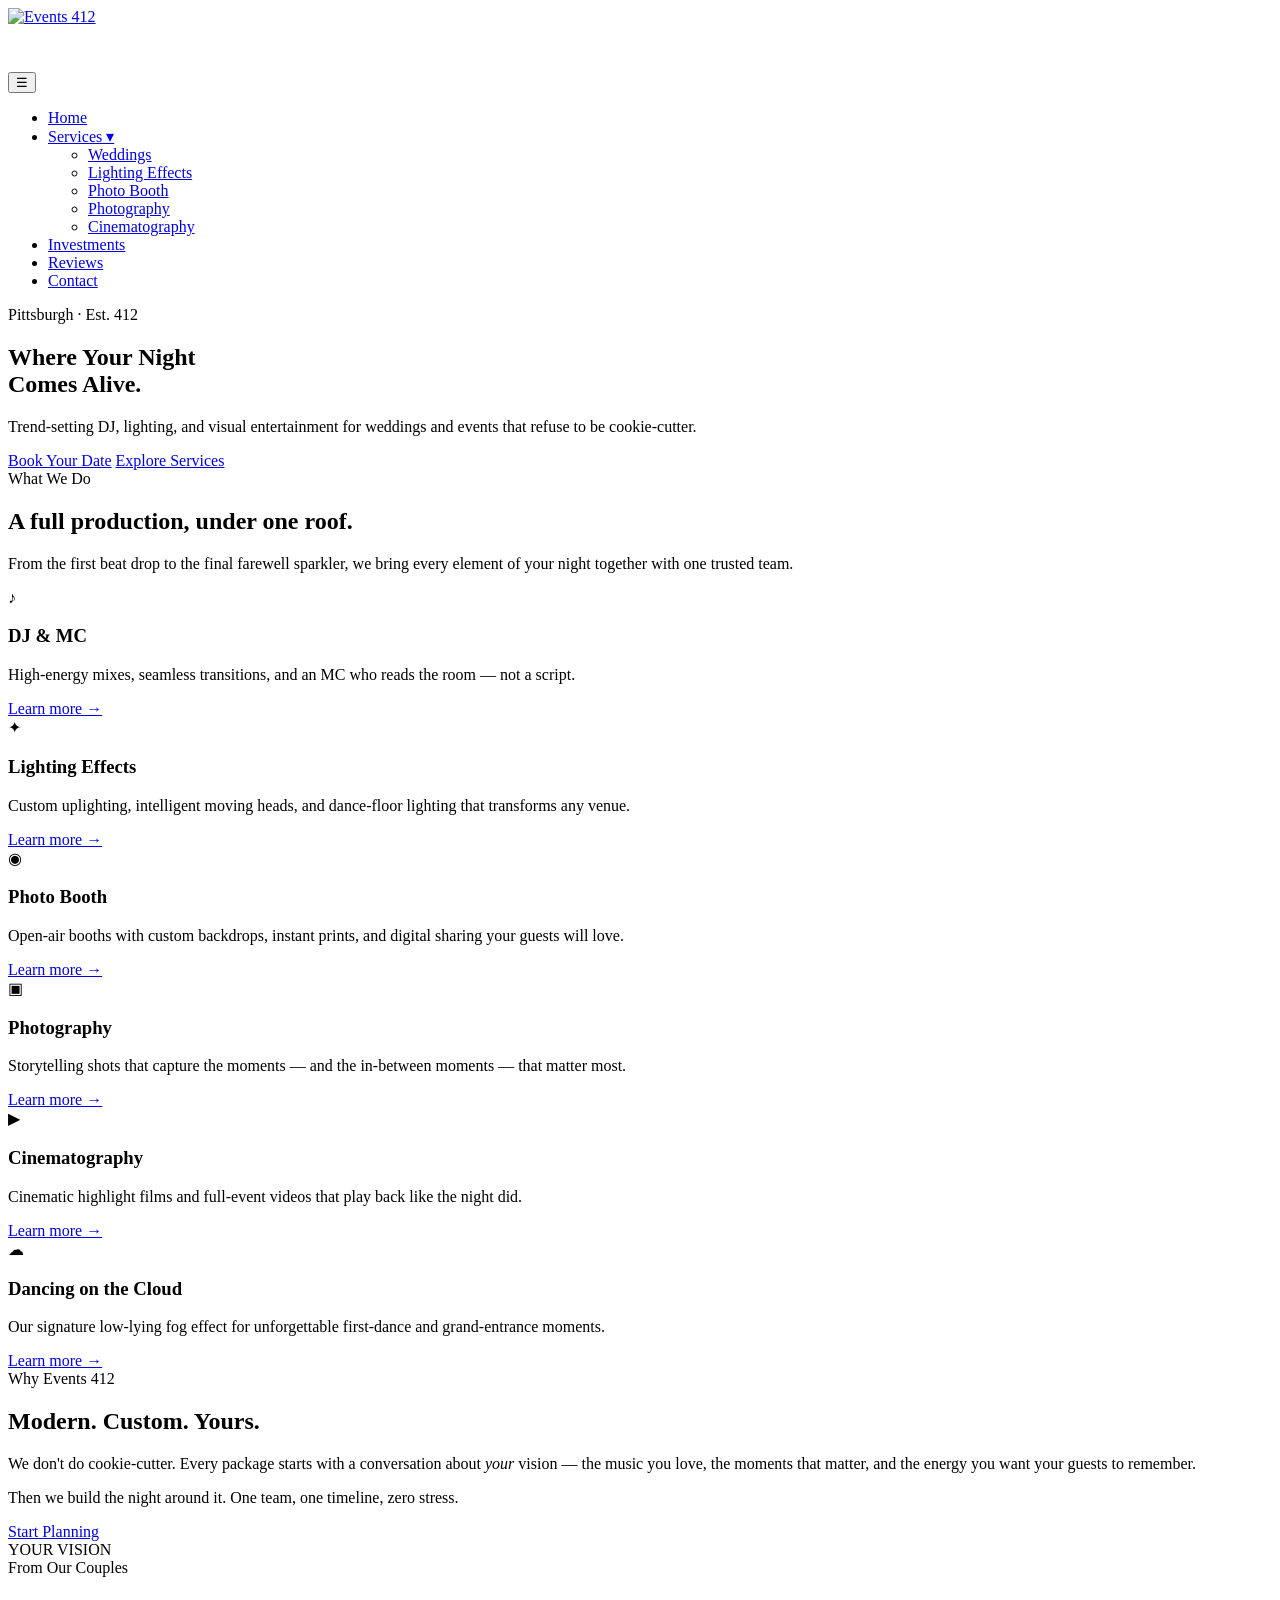
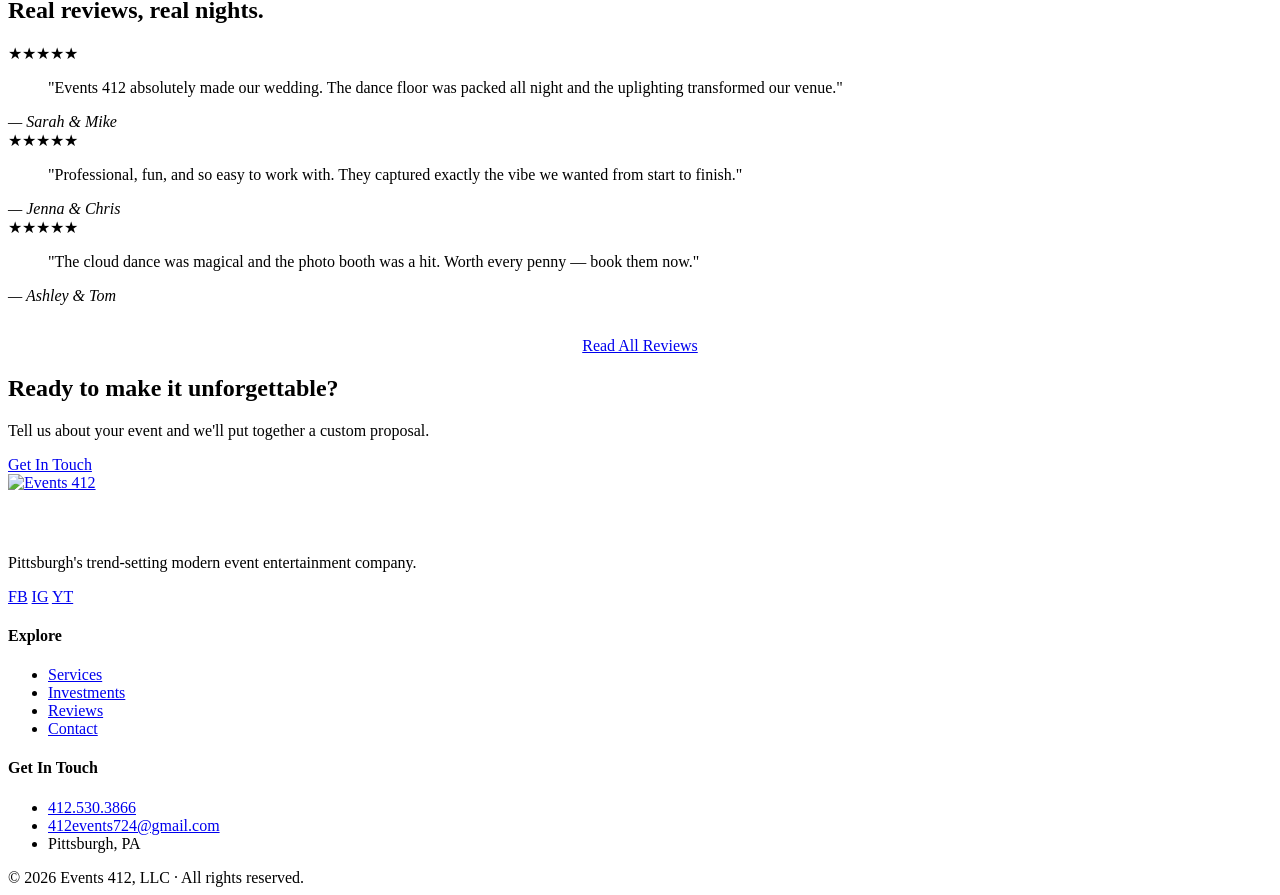
==== services/index.html @ aef3dffc "Performance: defer scripts, async image decoding, R2 preconnect, preload hero" ====
<!DOCTYPE html>
<html lang="en">
<head>
  <meta charset="UTF-8">
  <meta name="viewport" content="width=device-width, initial-scale=1.0">
  <title>Events 412 — Pittsburgh DJ, Lighting & Event Entertainment</title>
  <meta name="description" content="Events 412 is Pittsburgh's trend-setting modern event entertainment company. DJ, custom lighting, photo booth, photography, and cinematography for weddings and events.">
  <link rel="icon" type="image/png" href="../images/favicon.png">
  <link rel="preconnect" href="https://fonts.googleapis.com">
  <link rel="preconnect" href="https://fonts.gstatic.com" crossorigin>
  <link href="https://fonts.googleapis.com/css2?family=Bebas+Neue&family=Inter:wght@400;500;600;700&display=swap" rel="stylesheet">
  <link rel="stylesheet" href="css/styles.css">
</head>
<body>

<header class="site-header">
  <div class="container nav">
    <a href="index.html" class="brand"><img src="images/logo.png" alt="Events 412" style="height:64px;width:auto;display:block;" decoding="async"></a>
    <button class="nav-toggle" aria-label="Toggle menu" aria-expanded="false">☰</button>
    <ul class="nav-links">
      <li><a href="index.html">Home</a></li>
      <li class="has-dropdown">
        <a href="services/">Services ▾</a>
        <ul class="dropdown">
          <li><a href="services/weddings.html">Weddings</a></li>
          <li><a href="services/lighting.html">Lighting Effects</a></li>
          <li><a href="services/photo-booth.html">Photo Booth</a></li>
          <li><a href="services/photography.html">Photography</a></li>
          <li><a href="services/cinematography.html">Cinematography</a></li>
        </ul>
      </li>
      <li><a href="investments.html">Investments</a></li>
      <li><a href="reviews.html">Reviews</a></li>
      <li><a href="contact.html">Contact</a></li>
    </ul>
  </div>
</header>

<main>

  <section class="hero">
    <div class="container">
      <span class="eyebrow">Pittsburgh · Est. 412</span>
      <h1>Where Your Night<br><span class="gradient-text">Comes Alive.</span></h1>
      <p class="lede">Trend-setting DJ, lighting, and visual entertainment for weddings and events that refuse to be cookie-cutter.</p>
      <div class="hero-actions">
        <a href="contact.html" class="btn btn-primary">Book Your Date</a>
        <a href="services/" class="btn btn-ghost">Explore Services</a>
      </div>
    </div>
  </section>

  <section>
    <div class="container">
      <div class="section-head">
        <span class="eyebrow">What We Do</span>
        <h2>A full production, under one roof.</h2>
        <p>From the first beat drop to the final farewell sparkler, we bring every element of your night together with one trusted team.</p>
      </div>

      <div class="grid grid-3">
        <div class="card">
          <div class="icon">♪</div>
          <h3>DJ &amp; MC</h3>
          <p>High-energy mixes, seamless transitions, and an MC who reads the room — not a script.</p>
          <a class="more" href="services/weddings.html">Learn more →</a>
        </div>
        <div class="card">
          <div class="icon">✦</div>
          <h3>Lighting Effects</h3>
          <p>Custom uplighting, intelligent moving heads, and dance-floor lighting that transforms any venue.</p>
          <a class="more" href="services/lighting.html">Learn more →</a>
        </div>
        <div class="card">
          <div class="icon">◉</div>
          <h3>Photo Booth</h3>
          <p>Open-air booths with custom backdrops, instant prints, and digital sharing your guests will love.</p>
          <a class="more" href="services/photo-booth.html">Learn more →</a>
        </div>
        <div class="card">
          <div class="icon">▣</div>
          <h3>Photography</h3>
          <p>Storytelling shots that capture the moments — and the in-between moments — that matter most.</p>
          <a class="more" href="services/photography.html">Learn more →</a>
        </div>
        <div class="card">
          <div class="icon">▶</div>
          <h3>Cinematography</h3>
          <p>Cinematic highlight films and full-event videos that play back like the night did.</p>
          <a class="more" href="services/cinematography.html">Learn more →</a>
        </div>
        <div class="card">
          <div class="icon">☁</div>
          <h3>Dancing on the Cloud</h3>
          <p>Our signature low-lying fog effect for unforgettable first-dance and grand-entrance moments.</p>
          <a class="more" href="services/lighting.html">Learn more →</a>
        </div>
      </div>
    </div>
  </section>

  <section class="section-narrow">
    <div class="container">
      <div class="feature-row">
        <div>
          <span class="eyebrow">Why Events 412</span>
          <h2>Modern. Custom. <span class="gradient-text">Yours.</span></h2>
          <p>We don't do cookie-cutter. Every package starts with a conversation about <em>your</em> vision — the music you love, the moments that matter, and the energy you want your guests to remember.</p>
          <p>Then we build the night around it. One team, one timeline, zero stress.</p>
          <a href="contact.html" class="btn btn-primary">Start Planning</a>
        </div>
        <div class="feature-img">YOUR&nbsp;VISION</div>
      </div>
    </div>
  </section>

  <section>
    <div class="container">
      <div class="section-head">
        <span class="eyebrow">From Our Couples</span>
        <h2>Real reviews, real nights.</h2>
      </div>
      <div class="grid grid-3">
        <div class="review">
          <div class="stars">★★★★★</div>
          <blockquote>"Events 412 absolutely made our wedding. The dance floor was packed all night and the uplighting transformed our venue."</blockquote>
          <cite>— Sarah &amp; Mike</cite>
        </div>
        <div class="review">
          <div class="stars">★★★★★</div>
          <blockquote>"Professional, fun, and so easy to work with. They captured exactly the vibe we wanted from start to finish."</blockquote>
          <cite>— Jenna &amp; Chris</cite>
        </div>
        <div class="review">
          <div class="stars">★★★★★</div>
          <blockquote>"The cloud dance was magical and the photo booth was a hit. Worth every penny — book them now."</blockquote>
          <cite>— Ashley &amp; Tom</cite>
        </div>
      </div>
      <p style="text-align:center; margin-top:2rem;"><a href="reviews.html" class="btn btn-ghost">Read All Reviews</a></p>
    </div>
  </section>

  <section class="cta-strip">
    <div class="container">
      <h2>Ready to make it unforgettable?</h2>
      <p>Tell us about your event and we'll put together a custom proposal.</p>
      <a href="contact.html" class="btn btn-primary">Get In Touch</a>
    </div>
  </section>

</main>

<footer class="site-footer">
  <div class="container">
    <div class="footer-grid">
      <div>
        <a href="index.html" class="brand"><img src="images/logo.png" alt="Events 412" style="height:64px;width:auto;display:block;" decoding="async"></a>
        <p>Pittsburgh's trend-setting modern event entertainment company.</p>
        <div class="socials">
          <a href="https://www.facebook.com/PVUEventGroup" target="_blank" rel="noopener" aria-label="Facebook">FB</a>
          <a href="https://www.instagram.com/events412pgh" target="_blank" rel="noopener" aria-label="Instagram">IG</a>
          <a href="https://www.youtube.com/channel/UC8sdWgK4lPaB-DUI5h2FUVg" target="_blank" rel="noopener" aria-label="YouTube">YT</a>
        </div>
      </div>
      <div>
        <h4>Explore</h4>
        <ul>
          <li><a href="services/">Services</a></li>
          <li><a href="investments.html">Investments</a></li>
          <li><a href="reviews.html">Reviews</a></li>
          <li><a href="contact.html">Contact</a></li>
        </ul>
      </div>
      <div>
        <h4>Get In Touch</h4>
        <ul>
          <li><a href="tel:4125303866">412.530.3866</a></li>
          <li><a href="mailto:412events724@gmail.com">412events724@gmail.com</a></li>
          <li>Pittsburgh, PA</li>
        </ul>
      </div>
    </div>
    <div class="copyright">© <span id="year">2026</span> Events 412, LLC · All rights reserved.</div>
  </div>
</footer>

<script src="../js/main.js" defer></script>
</body>
</html>
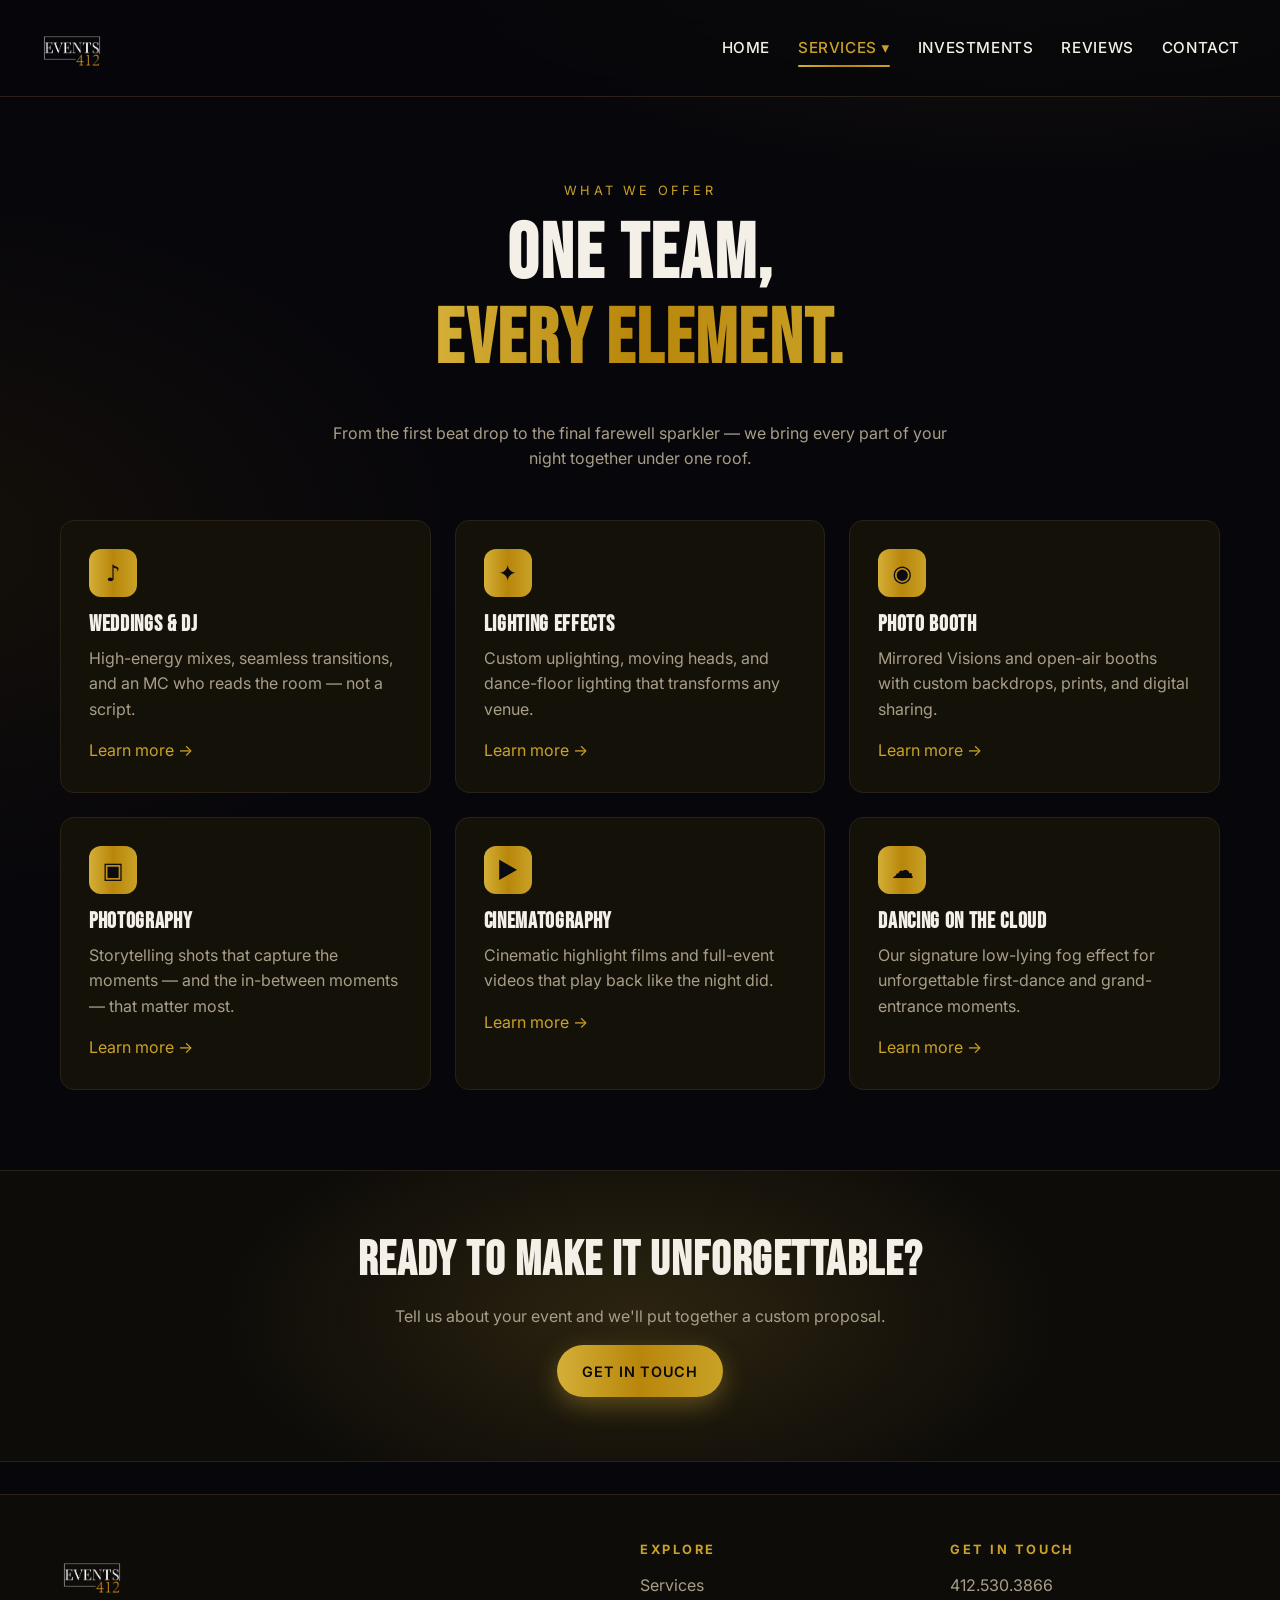
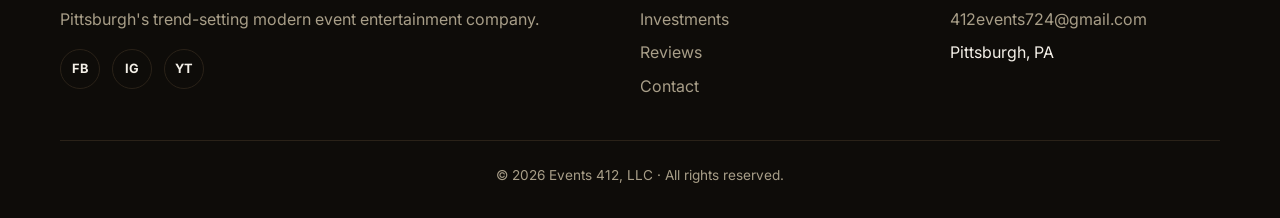
==== commit a58f7636: "Rebuild Weddings, Lighting, Photo Booth, and Services index with real content and correct paths" ====
--- a/services/index.html
+++ b/services/index.html
@@ -3,141 +3,89 @@
 <head>
   <meta charset="UTF-8">
   <meta name="viewport" content="width=device-width, initial-scale=1.0">
-  <title>Events 412 — Pittsburgh DJ, Lighting & Event Entertainment</title>
-  <meta name="description" content="Events 412 is Pittsburgh's trend-setting modern event entertainment company. DJ, custom lighting, photo booth, photography, and cinematography for weddings and events.">
+  <title>Services — Events 412 Pittsburgh</title>
+  <meta name="description" content="DJ, lighting, photo booth, photography, and cinematography services from Events 412 — Pittsburgh's premier wedding and event entertainment company.">
   <link rel="icon" type="image/png" href="../images/favicon.png">
   <link rel="preconnect" href="https://fonts.googleapis.com">
   <link rel="preconnect" href="https://fonts.gstatic.com" crossorigin>
   <link href="https://fonts.googleapis.com/css2?family=Bebas+Neue&family=Inter:wght@400;500;600;700&display=swap" rel="stylesheet">
-  <link rel="stylesheet" href="css/styles.css">
+  <link rel="stylesheet" href="../css/styles.css">
 </head>
 <body>
 
 <header class="site-header">
   <div class="container nav">
-    <a href="index.html" class="brand"><img src="images/logo.png" alt="Events 412" style="height:64px;width:auto;display:block;" decoding="async"></a>
+    <a href="../index.html" class="brand"><img src="../images/logo.png" alt="Events 412" style="height:64px;width:auto;display:block;" decoding="async"></a>
     <button class="nav-toggle" aria-label="Toggle menu" aria-expanded="false">☰</button>
     <ul class="nav-links">
-      <li><a href="index.html">Home</a></li>
+      <li><a href="../index.html">Home</a></li>
       <li class="has-dropdown">
-        <a href="services/">Services ▾</a>
+        <a href="./" class="active">Services ▾</a>
         <ul class="dropdown">
-          <li><a href="services/weddings.html">Weddings</a></li>
-          <li><a href="services/lighting.html">Lighting Effects</a></li>
-          <li><a href="services/photo-booth.html">Photo Booth</a></li>
-          <li><a href="services/photography.html">Photography</a></li>
-          <li><a href="services/cinematography.html">Cinematography</a></li>
+          <li><a href="weddings.html">Weddings</a></li>
+          <li><a href="lighting.html">Lighting Effects</a></li>
+          <li><a href="photo-booth.html">Photo Booth</a></li>
+          <li><a href="photography.html">Photography</a></li>
+          <li><a href="cinematography.html">Cinematography</a></li>
         </ul>
       </li>
-      <li><a href="investments.html">Investments</a></li>
-      <li><a href="reviews.html">Reviews</a></li>
-      <li><a href="contact.html">Contact</a></li>
+      <li><a href="../investments.html">Investments</a></li>
+      <li><a href="../reviews.html">Reviews</a></li>
+      <li><a href="../contact.html">Contact</a></li>
     </ul>
   </div>
 </header>
 
 <main>
 
-  <section class="hero">
+  <section class="page-hero">
     <div class="container">
-      <span class="eyebrow">Pittsburgh · Est. 412</span>
-      <h1>Where Your Night<br><span class="gradient-text">Comes Alive.</span></h1>
-      <p class="lede">Trend-setting DJ, lighting, and visual entertainment for weddings and events that refuse to be cookie-cutter.</p>
-      <div class="hero-actions">
-        <a href="contact.html" class="btn btn-primary">Book Your Date</a>
-        <a href="services/" class="btn btn-ghost">Explore Services</a>
-      </div>
+      <span class="eyebrow">What We Offer</span>
+      <h1>One Team,<br><span class="gradient-text">Every Element.</span></h1>
+      <p>From the first beat drop to the final farewell sparkler — we bring every part of your night together under one roof.</p>
     </div>
   </section>
 
-  <section>
+  <section style="padding-top:0;">
     <div class="container">
-      <div class="section-head">
-        <span class="eyebrow">What We Do</span>
-        <h2>A full production, under one roof.</h2>
-        <p>From the first beat drop to the final farewell sparkler, we bring every element of your night together with one trusted team.</p>
-      </div>
-
       <div class="grid grid-3">
-        <div class="card">
+        <a class="card" href="weddings.html" style="text-decoration:none;">
           <div class="icon">♪</div>
-          <h3>DJ &amp; MC</h3>
+          <h3>Weddings &amp; DJ</h3>
           <p>High-energy mixes, seamless transitions, and an MC who reads the room — not a script.</p>
-          <a class="more" href="services/weddings.html">Learn more →</a>
-        </div>
-        <div class="card">
+          <span class="more">Learn more →</span>
+        </a>
+        <a class="card" href="lighting.html" style="text-decoration:none;">
           <div class="icon">✦</div>
           <h3>Lighting Effects</h3>
-          <p>Custom uplighting, intelligent moving heads, and dance-floor lighting that transforms any venue.</p>
-          <a class="more" href="services/lighting.html">Learn more →</a>
-        </div>
-        <div class="card">
+          <p>Custom uplighting, moving heads, and dance-floor lighting that transforms any venue.</p>
+          <span class="more">Learn more →</span>
+        </a>
+        <a class="card" href="photo-booth.html" style="text-decoration:none;">
           <div class="icon">◉</div>
           <h3>Photo Booth</h3>
-          <p>Open-air booths with custom backdrops, instant prints, and digital sharing your guests will love.</p>
-          <a class="more" href="services/photo-booth.html">Learn more →</a>
-        </div>
-        <div class="card">
+          <p>Mirrored Visions and open-air booths with custom backdrops, prints, and digital sharing.</p>
+          <span class="more">Learn more →</span>
+        </a>
+        <a class="card" href="photography.html" style="text-decoration:none;">
           <div class="icon">▣</div>
           <h3>Photography</h3>
           <p>Storytelling shots that capture the moments — and the in-between moments — that matter most.</p>
-          <a class="more" href="services/photography.html">Learn more →</a>
-        </div>
-        <div class="card">
+          <span class="more">Learn more →</span>
+        </a>
+        <a class="card" href="cinematography.html" style="text-decoration:none;">
           <div class="icon">▶</div>
           <h3>Cinematography</h3>
           <p>Cinematic highlight films and full-event videos that play back like the night did.</p>
-          <a class="more" href="services/cinematography.html">Learn more →</a>
-        </div>
-        <div class="card">
+          <span class="more">Learn more →</span>
+        </a>
+        <a class="card" href="lighting.html" style="text-decoration:none;">
           <div class="icon">☁</div>
           <h3>Dancing on the Cloud</h3>
           <p>Our signature low-lying fog effect for unforgettable first-dance and grand-entrance moments.</p>
-          <a class="more" href="services/lighting.html">Learn more →</a>
-        </div>
+          <span class="more">Learn more →</span>
+        </a>
       </div>
-    </div>
-  </section>
-
-  <section class="section-narrow">
-    <div class="container">
-      <div class="feature-row">
-        <div>
-          <span class="eyebrow">Why Events 412</span>
-          <h2>Modern. Custom. <span class="gradient-text">Yours.</span></h2>
-          <p>We don't do cookie-cutter. Every package starts with a conversation about <em>your</em> vision — the music you love, the moments that matter, and the energy you want your guests to remember.</p>
-          <p>Then we build the night around it. One team, one timeline, zero stress.</p>
-          <a href="contact.html" class="btn btn-primary">Start Planning</a>
-        </div>
-        <div class="feature-img">YOUR&nbsp;VISION</div>
-      </div>
-    </div>
-  </section>
-
-  <section>
-    <div class="container">
-      <div class="section-head">
-        <span class="eyebrow">From Our Couples</span>
-        <h2>Real reviews, real nights.</h2>
-      </div>
-      <div class="grid grid-3">
-        <div class="review">
-          <div class="stars">★★★★★</div>
-          <blockquote>"Events 412 absolutely made our wedding. The dance floor was packed all night and the uplighting transformed our venue."</blockquote>
-          <cite>— Sarah &amp; Mike</cite>
-        </div>
-        <div class="review">
-          <div class="stars">★★★★★</div>
-          <blockquote>"Professional, fun, and so easy to work with. They captured exactly the vibe we wanted from start to finish."</blockquote>
-          <cite>— Jenna &amp; Chris</cite>
-        </div>
-        <div class="review">
-          <div class="stars">★★★★★</div>
-          <blockquote>"The cloud dance was magical and the photo booth was a hit. Worth every penny — book them now."</blockquote>
-          <cite>— Ashley &amp; Tom</cite>
-        </div>
-      </div>
-      <p style="text-align:center; margin-top:2rem;"><a href="reviews.html" class="btn btn-ghost">Read All Reviews</a></p>
     </div>
   </section>
 
@@ -145,7 +93,7 @@
     <div class="container">
       <h2>Ready to make it unforgettable?</h2>
       <p>Tell us about your event and we'll put together a custom proposal.</p>
-      <a href="contact.html" class="btn btn-primary">Get In Touch</a>
+      <a href="../contact.html" class="btn btn-primary">Get In Touch</a>
     </div>
   </section>
 
@@ -155,7 +103,7 @@
   <div class="container">
     <div class="footer-grid">
       <div>
-        <a href="index.html" class="brand"><img src="images/logo.png" alt="Events 412" style="height:64px;width:auto;display:block;" decoding="async"></a>
+        <a href="../index.html" class="brand"><img src="../images/logo.png" alt="Events 412" style="height:64px;width:auto;display:block;" decoding="async"></a>
         <p>Pittsburgh's trend-setting modern event entertainment company.</p>
         <div class="socials">
           <a href="https://www.facebook.com/PVUEventGroup" target="_blank" rel="noopener" aria-label="Facebook">FB</a>
@@ -166,10 +114,10 @@
       <div>
         <h4>Explore</h4>
         <ul>
-          <li><a href="services/">Services</a></li>
-          <li><a href="investments.html">Investments</a></li>
-          <li><a href="reviews.html">Reviews</a></li>
-          <li><a href="contact.html">Contact</a></li>
+          <li><a href="./">Services</a></li>
+          <li><a href="../investments.html">Investments</a></li>
+          <li><a href="../reviews.html">Reviews</a></li>
+          <li><a href="../contact.html">Contact</a></li>
         </ul>
       </div>
       <div>
--- a/css/styles.css
+++ b/css/styles.css
@@ -0,0 +1,641 @@
+/* ============================================================
+   Events 412 — Dark / Nightlife theme
+   ============================================================ */
+
+:root {
+  --bg:        #07060a;
+  --bg-soft:   #0e0c09;
+  --bg-card:   #141109;
+  --border:    #2a2218;
+  --text:      #f4f0e8;
+  --text-dim:  #a89e88;
+  --neon-1:    #d4af37;   /* gold        */
+  --neon-2:    #c9a227;   /* deep gold   */
+  --neon-3:    #b8860b;   /* dark gold   */
+  --max:       1200px;
+  --radius:    14px;
+  --shadow:    0 10px 40px rgba(0,0,0,.55);
+  --grad:      linear-gradient(90deg, var(--neon-1), var(--neon-3), var(--neon-2));
+}
+
+* { box-sizing: border-box; }
+
+html, body {
+  margin: 0;
+  padding: 0;
+  background: var(--bg);
+  color: var(--text);
+  font-family: 'Inter', system-ui, -apple-system, Segoe UI, Roboto, sans-serif;
+  font-size: 16px;
+  line-height: 1.6;
+  -webkit-font-smoothing: antialiased;
+}
+
+body {
+  background:
+    radial-gradient(1200px 600px at 80% -10%, rgba(212,175,55,.12), transparent 60%),
+    radial-gradient(1000px 600px at -10% 30%, rgba(184,134,11,.08), transparent 60%),
+    var(--bg);
+  min-height: 100vh;
+  display: flex;
+  flex-direction: column;
+}
+
+img { max-width: 100%; display: block; }
+a   { color: var(--neon-2); text-decoration: none; transition: color .15s ease; }
+a:hover { color: var(--neon-1); }
+
+h1, h2, h3, h4 {
+  font-family: 'Bebas Neue', 'Inter', sans-serif;
+  font-weight: 700;
+  letter-spacing: .03em;
+  line-height: 1.1;
+  margin: 0 0 .5em;
+}
+h1 { font-size: clamp(2.4rem, 6vw, 4.8rem); }
+h2 { font-size: clamp(1.8rem, 4vw, 3rem); }
+h3 { font-size: 1.4rem; }
+
+p  { margin: 0 0 1em; color: var(--text-dim); }
+
+.container {
+  width: 100%;
+  max-width: var(--max);
+  margin: 0 auto;
+  padding: 0 1.25rem;
+}
+
+.gradient-text {
+  background: var(--grad);
+  -webkit-background-clip: text;
+  background-clip: text;
+  color: transparent;
+}
+
+/* ============================================================
+   Header / Nav
+   ============================================================ */
+
+.site-header {
+  position: sticky;
+  top: 0;
+  z-index: 50;
+  background: rgba(7,7,11,.78);
+  backdrop-filter: blur(14px);
+  -webkit-backdrop-filter: blur(14px);
+  border-bottom: 1px solid var(--border);
+}
+
+.nav {
+  display: flex;
+  align-items: center;
+  justify-content: space-between;
+  padding: 1rem 0;
+}
+
+.brand {
+  display: flex;
+  align-items: center;
+}
+.brand:hover { opacity: .85; }
+
+.nav-links {
+  display: flex;
+  gap: 1.75rem;
+  list-style: none;
+  margin: 0;
+  padding: 0;
+  align-items: center;
+}
+.nav-links a {
+  color: var(--text);
+  font-size: .95rem;
+  font-weight: 500;
+  letter-spacing: .04em;
+  text-transform: uppercase;
+  position: relative;
+  padding: .25rem 0;
+}
+.nav-links a:hover,
+.nav-links a.active {
+  color: var(--neon-2);
+}
+.nav-links a.active::after {
+  content: '';
+  position: absolute;
+  left: 0; right: 0; bottom: -6px;
+  height: 2px;
+  background: var(--grad);
+  border-radius: 2px;
+}
+
+/* dropdown */
+.has-dropdown { position: relative; }
+.dropdown {
+  position: absolute;
+  top: calc(100% + 12px);
+  left: 50%;
+  transform: translateX(-50%) translateY(8px);
+  min-width: 220px;
+  background: var(--bg-card);
+  border: 1px solid var(--border);
+  border-radius: var(--radius);
+  padding: .5rem;
+  list-style: none;
+  margin: 0;
+  opacity: 0;
+  visibility: hidden;
+  transition: opacity .15s ease, transform .15s ease, visibility .15s;
+  box-shadow: var(--shadow);
+}
+.has-dropdown:hover .dropdown,
+.has-dropdown:focus-within .dropdown {
+  opacity: 1;
+  visibility: visible;
+  transform: translateX(-50%) translateY(0);
+}
+.dropdown li a {
+  display: block;
+  padding: .6rem .85rem;
+  border-radius: 8px;
+  text-transform: none;
+  letter-spacing: 0;
+  font-size: .95rem;
+}
+.dropdown li a:hover { background: rgba(255,255,255,.04); color: var(--neon-1); }
+
+.nav-toggle {
+  display: none;
+  background: none;
+  border: 1px solid var(--border);
+  color: var(--text);
+  width: 42px;
+  height: 42px;
+  border-radius: 10px;
+  cursor: pointer;
+  font-size: 1.2rem;
+}
+
+/* ============================================================
+   Buttons
+   ============================================================ */
+
+.btn {
+  display: inline-block;
+  padding: .9rem 1.6rem;
+  border-radius: 999px;
+  font-weight: 600;
+  letter-spacing: .05em;
+  text-transform: uppercase;
+  font-size: .9rem;
+  cursor: pointer;
+  border: none;
+  transition: transform .15s ease, box-shadow .15s ease, background .2s ease;
+}
+.btn-primary {
+  background: var(--grad);
+  color: #0a0a00;
+  box-shadow: 0 8px 24px rgba(212,175,55,.35);
+}
+.btn-primary:hover {
+  transform: translateY(-2px);
+  box-shadow: 0 12px 32px rgba(212,175,55,.55);
+  color: #0a0a00;
+}
+.btn-ghost {
+  background: transparent;
+  color: var(--text);
+  border: 1px solid var(--border);
+}
+.btn-ghost:hover { border-color: var(--neon-2); color: var(--neon-2); }
+
+/* ============================================================
+   Sections
+   ============================================================ */
+
+main { flex: 1; }
+
+section { padding: 5rem 0; }
+.section-narrow { padding: 3.5rem 0; }
+
+.eyebrow {
+  display: inline-block;
+  font-size: .8rem;
+  letter-spacing: .25em;
+  text-transform: uppercase;
+  color: var(--neon-2);
+  margin-bottom: .75rem;
+}
+
+.section-head {
+  max-width: 760px;
+  margin: 0 auto 3rem;
+  text-align: center;
+}
+
+/* Hero */
+.hero {
+  position: relative;
+  padding: 7rem 0 6rem;
+  text-align: center;
+  overflow: hidden;
+}
+.hero::before {
+  content: '';
+  position: absolute;
+  inset: 0;
+  background:
+    radial-gradient(600px 400px at 50% 20%, rgba(212,175,55,.15), transparent 70%),
+    radial-gradient(800px 500px at 50% 90%, rgba(184,134,11,.08), transparent 70%);
+  z-index: -1;
+}
+.hero-splash {
+  padding: 10rem 0 9rem;
+  background-image:
+    linear-gradient(rgba(7,6,10,.65), rgba(7,6,10,.85)),
+    url('https://pub-5b7418a838064757932b3799e076431d.r2.dev/Photography%20Photos/_DSC4124.webp');
+  background-size: cover;
+  background-position: center;
+  background-repeat: no-repeat;
+}
+.hero-splash::before { display: none; }
+.hero h1 { margin-bottom: 1rem; }
+.hero p.lede {
+  font-size: 1.2rem;
+  max-width: 640px;
+  margin: 0 auto 2rem;
+  color: var(--text-dim);
+}
+.hero-actions {
+  display: flex;
+  gap: 1rem;
+  justify-content: center;
+  flex-wrap: wrap;
+}
+
+.page-hero {
+  padding: 5rem 0 3rem;
+  text-align: center;
+}
+.page-hero p { max-width: 640px; margin: 0 auto; }
+
+/* Cards / grids */
+.grid {
+  display: grid;
+  gap: 1.5rem;
+  grid-template-columns: repeat(auto-fit, minmax(260px, 1fr));
+}
+.grid-3 { grid-template-columns: repeat(3, 1fr); }
+.grid-2 { grid-template-columns: repeat(2, 1fr); }
+@media (max-width: 820px) {
+  .grid-3, .grid-2 { grid-template-columns: 1fr; }
+}
+
+.card {
+  background: var(--bg-card);
+  border: 1px solid var(--border);
+  border-radius: var(--radius);
+  padding: 1.75rem;
+  transition: transform .2s ease, border-color .2s ease, box-shadow .2s ease;
+}
+.card:hover {
+  transform: translateY(-4px);
+  border-color: var(--neon-3);
+  box-shadow: 0 12px 30px rgba(212,175,55,.18);
+}
+.card h3 { color: var(--text); margin-bottom: .5rem; }
+.card .icon {
+  width: 48px; height: 48px;
+  border-radius: 12px;
+  background: var(--grad);
+  display: grid; place-items: center;
+  font-size: 1.4rem;
+  margin-bottom: 1rem;
+  color: #0a0a12;
+  font-weight: 700;
+}
+.card a.more {
+  display: inline-block;
+  margin-top: .5rem;
+  font-size: .9rem;
+  text-transform: uppercase;
+  letter-spacing: .1em;
+}
+
+/* Service feature blocks (alternating image/text rows) */
+.feature-row {
+  display: grid;
+  grid-template-columns: 1fr 1fr;
+  gap: 3rem;
+  align-items: center;
+  margin: 4rem 0;
+}
+.feature-row.reverse > :first-child { order: 2; }
+@media (max-width: 820px) {
+  .feature-row, .feature-row.reverse > :first-child { grid-template-columns: 1fr; order: initial; }
+}
+.feature-img {
+  aspect-ratio: 4/3;
+  background: linear-gradient(135deg, rgba(212,175,55,.25), rgba(184,134,11,.18));
+  border-radius: var(--radius);
+  border: 1px solid var(--border);
+  display: grid;
+  place-items: center;
+  font-family: 'Bebas Neue', sans-serif;
+  font-size: 4rem;
+  color: rgba(255,255,255,.35);
+  letter-spacing: .1em;
+}
+
+/* Pricing */
+.price-grid { display: grid; gap: 1.5rem; grid-template-columns: repeat(3, 1fr); }
+@media (max-width: 900px) { .price-grid { grid-template-columns: 1fr !important; } }
+
+.price-card {
+  background: var(--bg-card);
+  border: 1px solid var(--border);
+  border-radius: var(--radius);
+  padding: 2.25rem 1.75rem;
+  text-align: center;
+  position: relative;
+  display: flex;
+  flex-direction: column;
+}
+.price-card.featured {
+  border: 1px solid transparent;
+  background:
+    linear-gradient(var(--bg-card), var(--bg-card)) padding-box,
+    var(--grad) border-box;
+  transform: translateY(-8px);
+}
+.price-card .badge {
+  position: absolute;
+  top: -12px; left: 50%;
+  transform: translateX(-50%);
+  background: var(--grad);
+  color: #0a0a12;
+  font-size: .7rem;
+  font-weight: 700;
+  text-transform: uppercase;
+  letter-spacing: .15em;
+  padding: .35rem .8rem;
+  border-radius: 999px;
+}
+.price-card h3 { font-size: 1.6rem; }
+.price-card .price {
+  font-family: 'Bebas Neue', sans-serif;
+  font-size: 3rem;
+  background: var(--grad);
+  -webkit-background-clip: text;
+  background-clip: text;
+  color: transparent;
+  margin: .5rem 0 1rem;
+}
+.price-card ul {
+  list-style: none;
+  padding: 0;
+  margin: 0 0 2rem;
+  text-align: left;
+  flex: 1;
+}
+.price-card ul li {
+  padding: .5rem 0;
+  border-bottom: 1px solid var(--border);
+  color: var(--text-dim);
+  font-size: .95rem;
+}
+.price-card ul li::before {
+  content: '✦';
+  color: var(--neon-2);
+  margin-right: .5rem;
+}
+
+/* Reviews */
+.review {
+  background: var(--bg-card);
+  border: 1px solid var(--border);
+  border-radius: var(--radius);
+  padding: 1.75rem;
+}
+.review .stars { color: #ffd700; margin-bottom: .75rem; letter-spacing: .15em; }
+.review blockquote {
+  margin: 0 0 1rem;
+  font-size: 1.02rem;
+  color: var(--text);
+  line-height: 1.6;
+  font-style: italic;
+}
+.review cite {
+  display: block;
+  font-style: normal;
+  color: var(--neon-2);
+  font-weight: 600;
+  font-size: .9rem;
+}
+
+/* Gallery */
+.gallery-grid {
+  display: grid;
+  grid-template-columns: repeat(auto-fill, minmax(260px, 1fr));
+  gap: 1rem;
+}
+.gallery-item {
+  aspect-ratio: 1;
+  border-radius: var(--radius);
+  background: linear-gradient(135deg, rgba(212,175,55,.3), rgba(184,134,11,.25));
+  border: 1px solid var(--border);
+  display: grid;
+  place-items: center;
+  font-family: 'Bebas Neue', sans-serif;
+  font-size: 1.5rem;
+  color: rgba(255,255,255,.5);
+  letter-spacing: .1em;
+  overflow: hidden;
+  cursor: pointer;
+  transition: transform .25s ease;
+}
+.gallery-item:hover { transform: scale(1.03); }
+.gallery-item img { width:100%; height:100%; object-fit: cover; }
+
+/* Contact form */
+.contact-grid {
+  display: grid;
+  grid-template-columns: 1fr 1fr;
+  gap: 3rem;
+  align-items: start;
+}
+@media (max-width: 820px) { .contact-grid { grid-template-columns: 1fr; } }
+
+.contact-info p { color: var(--text); font-size: 1.05rem; margin: .5rem 0; }
+.contact-info .label {
+  font-size: .75rem; letter-spacing: .25em; text-transform: uppercase;
+  color: var(--neon-2); display: block; margin-top: 1.25rem;
+}
+
+form .field { margin-bottom: 1.25rem; }
+form label {
+  display: block;
+  font-size: .8rem;
+  text-transform: uppercase;
+  letter-spacing: .15em;
+  color: var(--text-dim);
+  margin-bottom: .5rem;
+}
+form input,
+form select,
+form textarea {
+  width: 100%;
+  padding: .9rem 1rem;
+  background: var(--bg-soft);
+  border: 1px solid var(--border);
+  border-radius: 10px;
+  color: var(--text);
+  font-family: inherit;
+  font-size: 1rem;
+  transition: border-color .15s ease, box-shadow .15s ease;
+}
+form input:focus,
+form select:focus,
+form textarea:focus {
+  outline: none;
+  border-color: var(--neon-2);
+  box-shadow: 0 0 0 3px rgba(212,175,55,.18);
+}
+form textarea { min-height: 140px; resize: vertical; }
+
+/* CTA strip */
+.cta-strip {
+  text-align: center;
+  padding: 4rem 1.25rem;
+  background:
+    radial-gradient(600px 300px at 50% 50%, rgba(212,175,55,.15), transparent 70%),
+    var(--bg-soft);
+  border-top: 1px solid var(--border);
+  border-bottom: 1px solid var(--border);
+}
+.cta-strip h2 { margin-bottom: 1rem; }
+
+/* ============================================================
+   Footer
+   ============================================================ */
+
+.site-footer {
+  background: var(--bg-soft);
+  border-top: 1px solid var(--border);
+  padding: 3rem 0 2rem;
+  margin-top: 2rem;
+}
+.footer-grid {
+  display: grid;
+  grid-template-columns: 2fr 1fr 1fr;
+  gap: 2.5rem;
+  margin-bottom: 2rem;
+}
+@media (max-width: 720px) { .footer-grid { grid-template-columns: 1fr; } }
+
+.footer-grid h4 {
+  font-family: 'Inter', sans-serif;
+  text-transform: uppercase;
+  font-size: .8rem;
+  letter-spacing: .2em;
+  color: var(--neon-2);
+  margin-bottom: 1rem;
+}
+.footer-grid ul { list-style: none; padding: 0; margin: 0; }
+.footer-grid li { margin-bottom: .5rem; }
+.footer-grid a { color: var(--text-dim); }
+.footer-grid a:hover { color: var(--neon-1); }
+
+.socials { display: flex; gap: .75rem; margin-top: 1rem; }
+.socials a {
+  width: 40px; height: 40px;
+  border-radius: 50%;
+  border: 1px solid var(--border);
+  display: grid; place-items: center;
+  color: var(--text);
+  font-weight: 700;
+  font-size: .8rem;
+}
+.socials a:hover { border-color: var(--neon-1); color: var(--neon-1); }
+
+.copyright {
+  text-align: center;
+  color: var(--text-dim);
+  font-size: .85rem;
+  border-top: 1px solid var(--border);
+  padding-top: 1.5rem;
+}
+
+/* ============================================================
+   Mobile nav
+   ============================================================ */
+
+@media (max-width: 880px) {
+  .nav-toggle { display: grid; place-items: center; }
+  .nav-links {
+    position: absolute;
+    top: 100%;
+    left: 0; right: 0;
+    flex-direction: column;
+    background: var(--bg-card);
+    border-bottom: 1px solid var(--border);
+    padding: 1rem 1.25rem 1.5rem;
+    gap: .25rem;
+    align-items: stretch;
+    display: none;
+  }
+  .nav-links.open { display: flex; }
+  .nav-links a { padding: .75rem .25rem; }
+  .has-dropdown .dropdown {
+    position: static;
+    transform: none;
+    opacity: 1;
+    visibility: visible;
+    box-shadow: none;
+    border: none;
+    background: transparent;
+    padding: 0 0 0 1rem;
+    min-width: 0;
+  }
+}
+
+/* ============================================================
+   Mobile refinements
+   ============================================================ */
+
+@media (max-width: 640px) {
+  .container { padding: 0 1rem; }
+  section { padding: 3.25rem 0; }
+  .section-narrow { padding: 2.5rem 0; }
+  .section-head { margin-bottom: 2rem; }
+
+  .hero { padding: 4rem 0 3.5rem; }
+  .hero-splash { padding: 5rem 0 4.5rem; }
+  .hero p.lede { font-size: 1.05rem; margin-bottom: 1.5rem; }
+  .page-hero { padding: 3rem 0 2rem; }
+
+  .hero-actions { flex-direction: column; align-items: stretch; gap: .75rem; }
+  .hero-actions .btn { width: 100%; text-align: center; }
+
+  .btn { padding: .85rem 1.25rem; min-height: 44px; }
+
+  .grid { gap: 1rem; }
+  .card { padding: 1.5rem; }
+
+  .feature-row { gap: 1.5rem; margin: 2.5rem 0; }
+  .feature-img { font-size: 2.4rem; aspect-ratio: 16/10; }
+
+  .price-card { padding: 1.75rem 1.25rem; }
+
+  .site-header .nav { padding: .75rem 0; }
+  .brand img { height: 48px !important; }
+
+  .footer-grid { gap: 2rem; }
+  .site-footer { padding: 2.5rem 0 1.5rem; }
+}
+
+@media (max-width: 520px) {
+  .photo-grid { columns: 2 140px !important; column-gap: .5rem !important; }
+  .photo-item { margin-bottom: .5rem !important; }
+  .video-grid { grid-template-columns: 1fr !important; gap: 1.25rem !important; }
+}
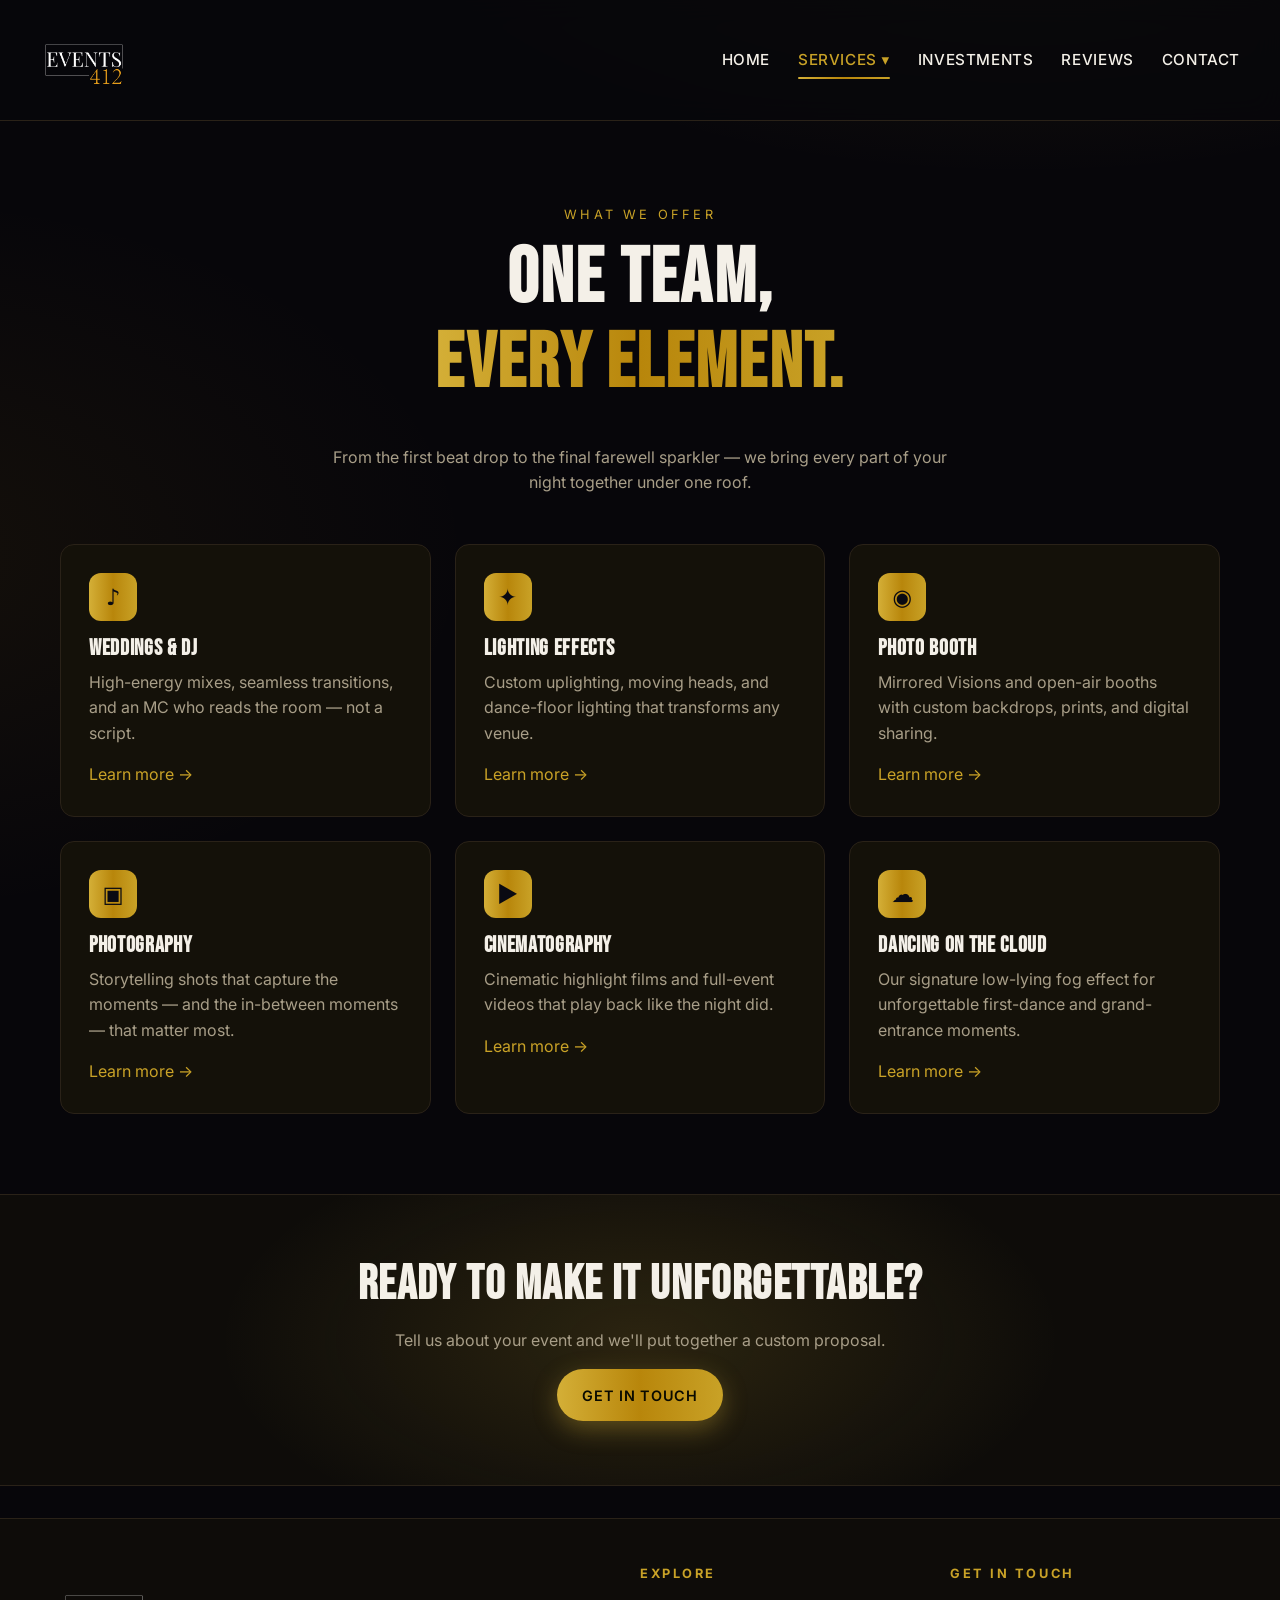
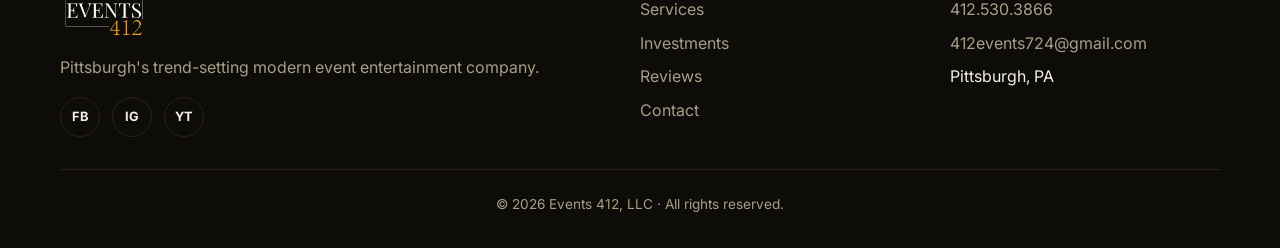
==== commit ff73fd38: "Increase logo size: 88px desktop, 64px mobile" ====
--- a/services/index.html
+++ b/services/index.html
@@ -15,7 +15,7 @@
 
 <header class="site-header">
   <div class="container nav">
-    <a href="../index.html" class="brand"><img src="../images/logo.png" alt="Events 412" style="height:64px;width:auto;display:block;" decoding="async"></a>
+    <a href="../index.html" class="brand"><img src="../images/logo.png" alt="Events 412" style="height:88px;width:auto;display:block;" decoding="async"></a>
     <button class="nav-toggle" aria-label="Toggle menu" aria-expanded="false">☰</button>
     <ul class="nav-links">
       <li><a href="../index.html">Home</a></li>
@@ -103,7 +103,7 @@
   <div class="container">
     <div class="footer-grid">
       <div>
-        <a href="../index.html" class="brand"><img src="../images/logo.png" alt="Events 412" style="height:64px;width:auto;display:block;" decoding="async"></a>
+        <a href="../index.html" class="brand"><img src="../images/logo.png" alt="Events 412" style="height:88px;width:auto;display:block;" decoding="async"></a>
         <p>Pittsburgh's trend-setting modern event entertainment company.</p>
         <div class="socials">
           <a href="https://www.facebook.com/PVUEventGroup" target="_blank" rel="noopener" aria-label="Facebook">FB</a>
--- a/css/styles.css
+++ b/css/styles.css
@@ -628,7 +628,7 @@
   .price-card { padding: 1.75rem 1.25rem; }
 
   .site-header .nav { padding: .75rem 0; }
-  .brand img { height: 48px !important; }
+  .brand img { height: 64px !important; }
 
   .footer-grid { gap: 2rem; }
   .site-footer { padding: 2.5rem 0 1.5rem; }
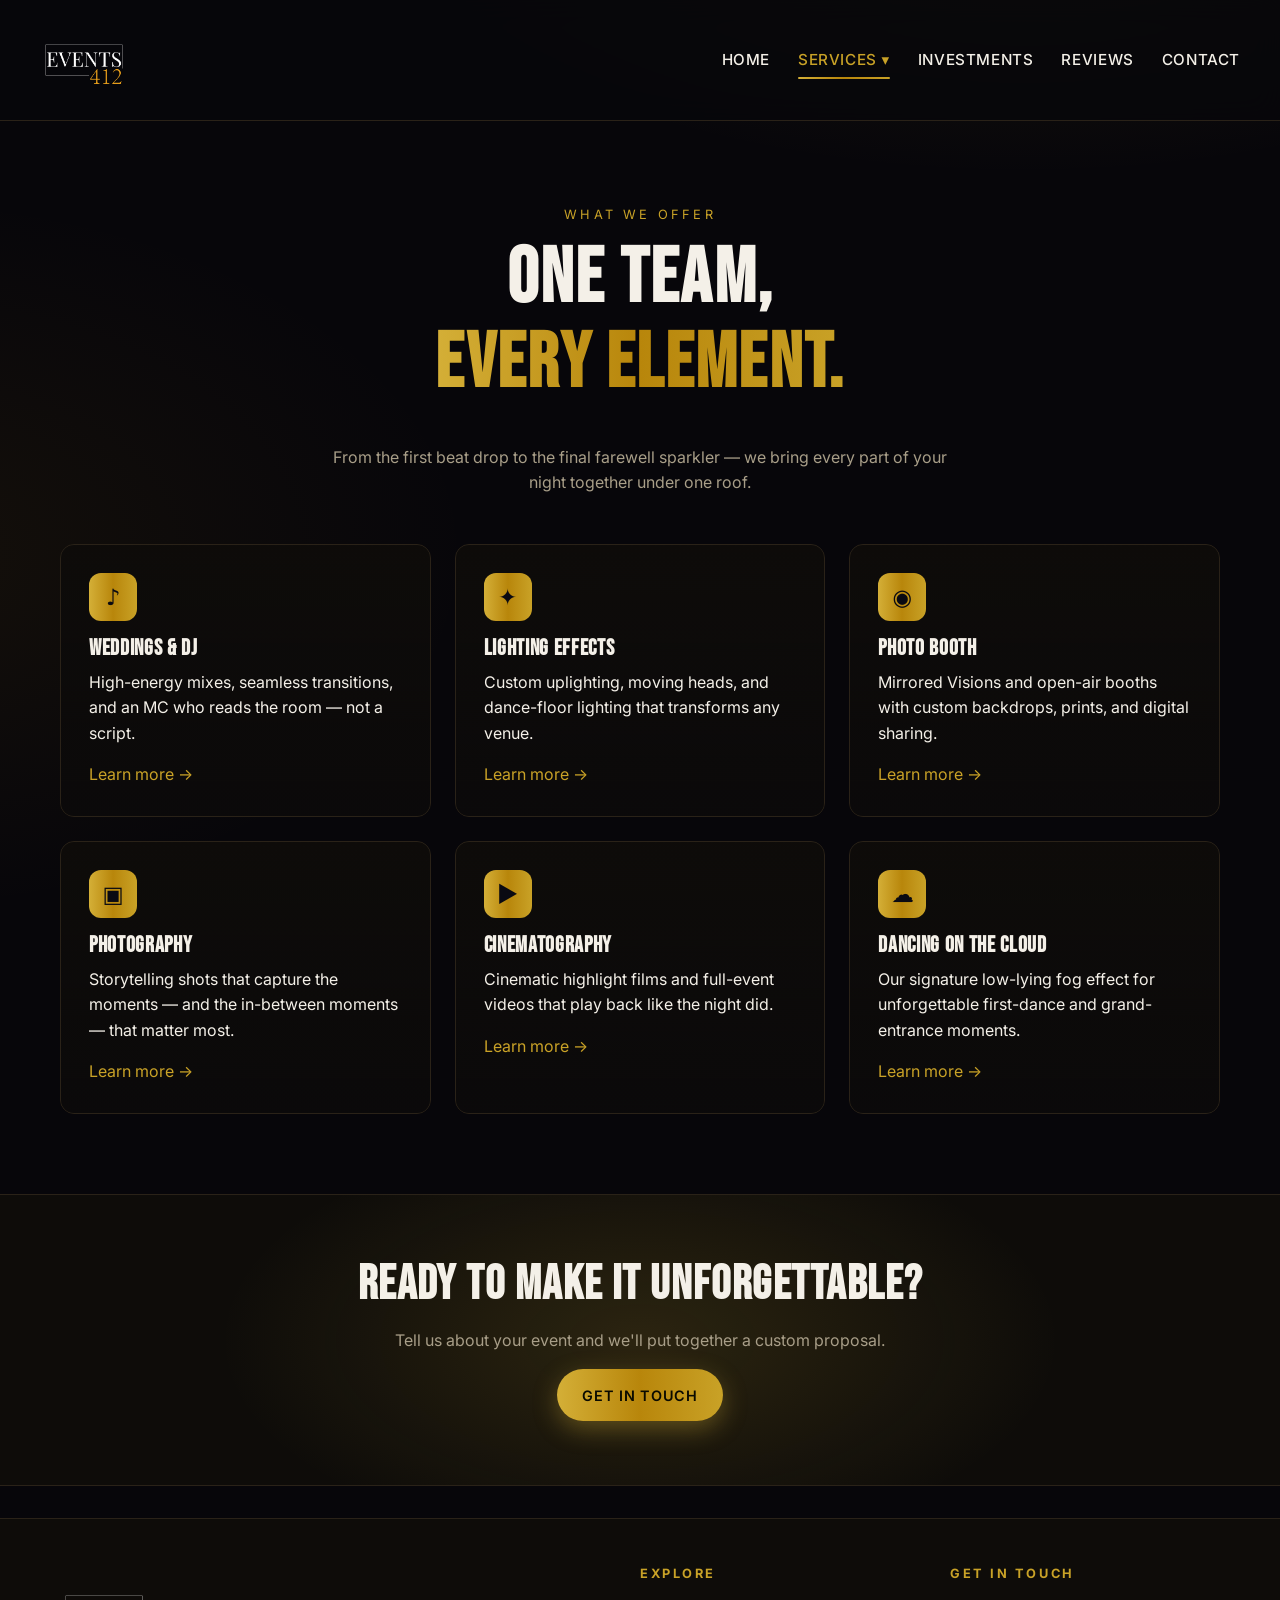
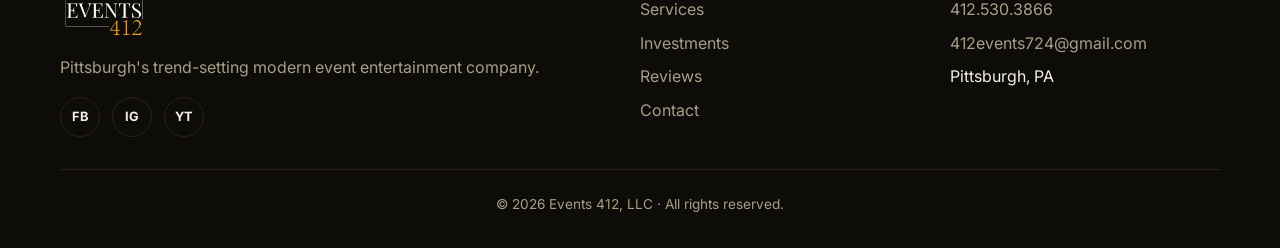
==== commit 7fe92a93: "Route Contact links to homepage form, add packages banner, image cards on services index - Add id="c" ====
--- a/services/index.html
+++ b/services/index.html
@@ -31,7 +31,7 @@
       </li>
       <li><a href="../investments.html">Investments</a></li>
       <li><a href="../reviews.html">Reviews</a></li>
-      <li><a href="../contact.html">Contact</a></li>
+      <li><a href="../index.html#contact">Contact</a></li>
     </ul>
   </div>
 </header>
@@ -49,37 +49,37 @@
   <section style="padding-top:0;">
     <div class="container">
       <div class="grid grid-3">
-        <a class="card" href="weddings.html" style="text-decoration:none;">
+        <a class="card card-bg" href="weddings.html" style="text-decoration:none;--card-img:url('https://pub-5b7418a838064757932b3799e076431d.r2.dev/Photography%20Photos/_DSC4124.webp');">
           <div class="icon">♪</div>
           <h3>Weddings &amp; DJ</h3>
           <p>High-energy mixes, seamless transitions, and an MC who reads the room — not a script.</p>
           <span class="more">Learn more →</span>
         </a>
-        <a class="card" href="lighting.html" style="text-decoration:none;">
+        <a class="card card-bg" href="lighting.html" style="text-decoration:none;--card-img:url('https://pub-5b7418a838064757932b3799e076431d.r2.dev/Frontpage/Lighting%20Effects.webp');">
           <div class="icon">✦</div>
           <h3>Lighting Effects</h3>
           <p>Custom uplighting, moving heads, and dance-floor lighting that transforms any venue.</p>
           <span class="more">Learn more →</span>
         </a>
-        <a class="card" href="photo-booth.html" style="text-decoration:none;">
+        <a class="card card-bg" href="photo-booth.html" style="text-decoration:none;--card-img:url('https://pub-5b7418a838064757932b3799e076431d.r2.dev/Frontpage/Photo%20Booth.webp');">
           <div class="icon">◉</div>
           <h3>Photo Booth</h3>
           <p>Mirrored Visions and open-air booths with custom backdrops, prints, and digital sharing.</p>
           <span class="more">Learn more →</span>
         </a>
-        <a class="card" href="photography.html" style="text-decoration:none;">
+        <a class="card card-bg" href="photography.html" style="text-decoration:none;--card-img:url('https://pub-5b7418a838064757932b3799e076431d.r2.dev/Frontpage/Photography.webp');">
           <div class="icon">▣</div>
           <h3>Photography</h3>
           <p>Storytelling shots that capture the moments — and the in-between moments — that matter most.</p>
           <span class="more">Learn more →</span>
         </a>
-        <a class="card" href="cinematography.html" style="text-decoration:none;">
+        <a class="card card-bg" href="cinematography.html" style="text-decoration:none;--card-img:url('https://pub-5b7418a838064757932b3799e076431d.r2.dev/Frontpage/Cinematography.webp');">
           <div class="icon">▶</div>
           <h3>Cinematography</h3>
           <p>Cinematic highlight films and full-event videos that play back like the night did.</p>
           <span class="more">Learn more →</span>
         </a>
-        <a class="card" href="lighting.html" style="text-decoration:none;">
+        <a class="card card-bg" href="lighting.html" style="text-decoration:none;--card-img:url('https://pub-5b7418a838064757932b3799e076431d.r2.dev/Frontpage/Dancing%20on%20the%20Cloud.webp');">
           <div class="icon">☁</div>
           <h3>Dancing on the Cloud</h3>
           <p>Our signature low-lying fog effect for unforgettable first-dance and grand-entrance moments.</p>
@@ -93,7 +93,7 @@
     <div class="container">
       <h2>Ready to make it unforgettable?</h2>
       <p>Tell us about your event and we'll put together a custom proposal.</p>
-      <a href="../contact.html" class="btn btn-primary">Get In Touch</a>
+      <a href="../index.html#contact" class="btn btn-primary">Get In Touch</a>
     </div>
   </section>
 
@@ -117,7 +117,7 @@
           <li><a href="./">Services</a></li>
           <li><a href="../investments.html">Investments</a></li>
           <li><a href="../reviews.html">Reviews</a></li>
-          <li><a href="../contact.html">Contact</a></li>
+          <li><a href="../index.html#contact">Contact</a></li>
         </ul>
       </div>
       <div>
--- a/css/styles.css
+++ b/css/styles.css
@@ -303,6 +303,104 @@
   border-color: var(--neon-3);
   box-shadow: 0 12px 30px rgba(212,175,55,.18);
 }
+.card-bg {
+  position: relative;
+  isolation: isolate;
+  overflow: hidden;
+  background-color: var(--bg-card);
+}
+.card-bg::before {
+  content: '';
+  position: absolute;
+  inset: 0;
+  background-image:
+    linear-gradient(rgba(7,6,10,.50), rgba(7,6,10,.70)),
+    var(--card-img);
+  background-size: cover;
+  background-position: center;
+  z-index: -1;
+  transition: transform .35s ease;
+}
+.card-bg:hover::before { transform: scale(1.04); }
+.card-bg h3, .card-bg p { color: var(--text); }
+
+/* Contact form */
+.contact-form {
+  display: grid;
+  gap: 1rem;
+  max-width: 720px;
+  margin: 0 auto;
+}
+.contact-form .row { display: grid; grid-template-columns: 1fr 1fr; gap: 1rem; }
+@media (max-width: 640px) { .contact-form .row { grid-template-columns: 1fr; } }
+.contact-form label {
+  display: block;
+  font-size: .8rem;
+  text-transform: uppercase;
+  letter-spacing: .15em;
+  color: var(--text-dim);
+  margin-bottom: .4rem;
+}
+.contact-form input,
+.contact-form select,
+.contact-form textarea {
+  width: 100%;
+  background: var(--bg-card);
+  border: 1px solid var(--border);
+  border-radius: 10px;
+  padding: .85rem 1rem;
+  color: var(--text);
+  font: inherit;
+  transition: border-color .15s ease, box-shadow .15s ease;
+}
+.contact-form input:focus,
+.contact-form select:focus,
+.contact-form textarea:focus {
+  outline: none;
+  border-color: var(--neon-2);
+  box-shadow: 0 0 0 3px rgba(212,175,55,.18);
+}
+.contact-form textarea { min-height: 140px; resize: vertical; }
+.contact-form .submit-row { display: flex; justify-content: center; margin-top: .5rem; }
+.contact-form .checkbox-group { border: 0; padding: 0; margin: 0; }
+.contact-form .checkbox-group legend {
+  display: block; font-size: .8rem; text-transform: uppercase; letter-spacing: .15em;
+  color: var(--text-dim); margin-bottom: .6rem; padding: 0;
+}
+.contact-form .checkbox-grid {
+  display: grid; grid-template-columns: 1fr 1fr; gap: .6rem .9rem;
+}
+@media (max-width: 640px) { .contact-form .checkbox-grid { grid-template-columns: 1fr; } }
+.contact-form .checkbox {
+  display: flex; align-items: center; gap: .65rem;
+  background: var(--bg-card); border: 1px solid var(--border); border-radius: 10px;
+  padding: .7rem .9rem; cursor: pointer; color: var(--text);
+  text-transform: none; letter-spacing: 0; font-size: 1rem; margin: 0;
+  transition: border-color .15s ease, box-shadow .15s ease, background .15s ease;
+}
+.contact-form .checkbox:hover { border-color: var(--neon-2); }
+.contact-form .checkbox input[type="checkbox"] {
+  appearance: none; -webkit-appearance: none;
+  width: 18px; height: 18px; flex: 0 0 18px; margin: 0; padding: 0;
+  border: 1px solid var(--border); border-radius: 4px;
+  background: var(--bg); cursor: pointer; position: relative;
+  transition: border-color .15s ease, background .15s ease;
+}
+.contact-form .checkbox input[type="checkbox"]:checked {
+  background: var(--grad); border-color: transparent;
+}
+.contact-form .checkbox input[type="checkbox"]:checked::after {
+  content: ''; position: absolute; left: 5px; top: 1px;
+  width: 5px; height: 10px; border: solid #0b0a10;
+  border-width: 0 2px 2px 0; transform: rotate(45deg);
+}
+.contact-form .checkbox input[type="checkbox"]:focus-visible {
+  outline: none; box-shadow: 0 0 0 3px rgba(212,175,55,.25);
+}
+.contact-form .checkbox:has(input:checked) {
+  border-color: var(--neon-2);
+  box-shadow: 0 0 0 1px rgba(212,175,55,.25) inset;
+}
 .card h3 { color: var(--text); margin-bottom: .5rem; }
 .card .icon {
   width: 48px; height: 48px;
@@ -514,6 +612,49 @@
   border-bottom: 1px solid var(--border);
 }
 .cta-strip h2 { margin-bottom: 1rem; }
+.cta-strip--image {
+  background:
+    linear-gradient(rgba(7,6,10,.60), rgba(7,6,10,.75)),
+    var(--cta-img) center/cover no-repeat;
+}
+.jump-banner {
+  display: flex; align-items: center; justify-content: space-between; gap: 1rem;
+  padding: 1.1rem 1.5rem;
+  background: var(--bg-card);
+  border: 1px solid var(--border);
+  border-radius: var(--radius);
+  text-decoration: none; color: var(--text);
+  margin-bottom: 1.5rem;
+  transition: border-color .2s ease, transform .2s ease, box-shadow .2s ease;
+  position: relative; overflow: hidden;
+}
+.jump-banner::before {
+  content: ''; position: absolute; inset: 0;
+  background: var(--grad); opacity: .08; pointer-events: none;
+}
+.jump-banner:hover {
+  border-color: var(--neon-2);
+  transform: translateY(-2px);
+  box-shadow: 0 8px 24px rgba(212,175,55,.15);
+}
+.jump-banner-text { display: flex; flex-direction: column; gap: .15rem; }
+.jump-banner-text .eyebrow { margin: 0; }
+.jump-banner-text strong {
+  font-family: 'Bebas Neue', sans-serif;
+  font-size: 1.6rem; letter-spacing: .03em;
+  background: var(--grad); -webkit-background-clip: text; background-clip: text; color: transparent;
+}
+.jump-banner-cta {
+  font-weight: 600; font-size: .95rem;
+  padding: .65rem 1.2rem;
+  border-radius: 999px;
+  background: var(--grad); color: #0b0a10;
+  white-space: nowrap;
+}
+@media (max-width: 640px) {
+  .jump-banner { flex-direction: column; align-items: flex-start; padding: 1rem 1.1rem; }
+  .jump-banner-cta { width: 100%; text-align: center; }
+}
 
 /* ============================================================
    Footer
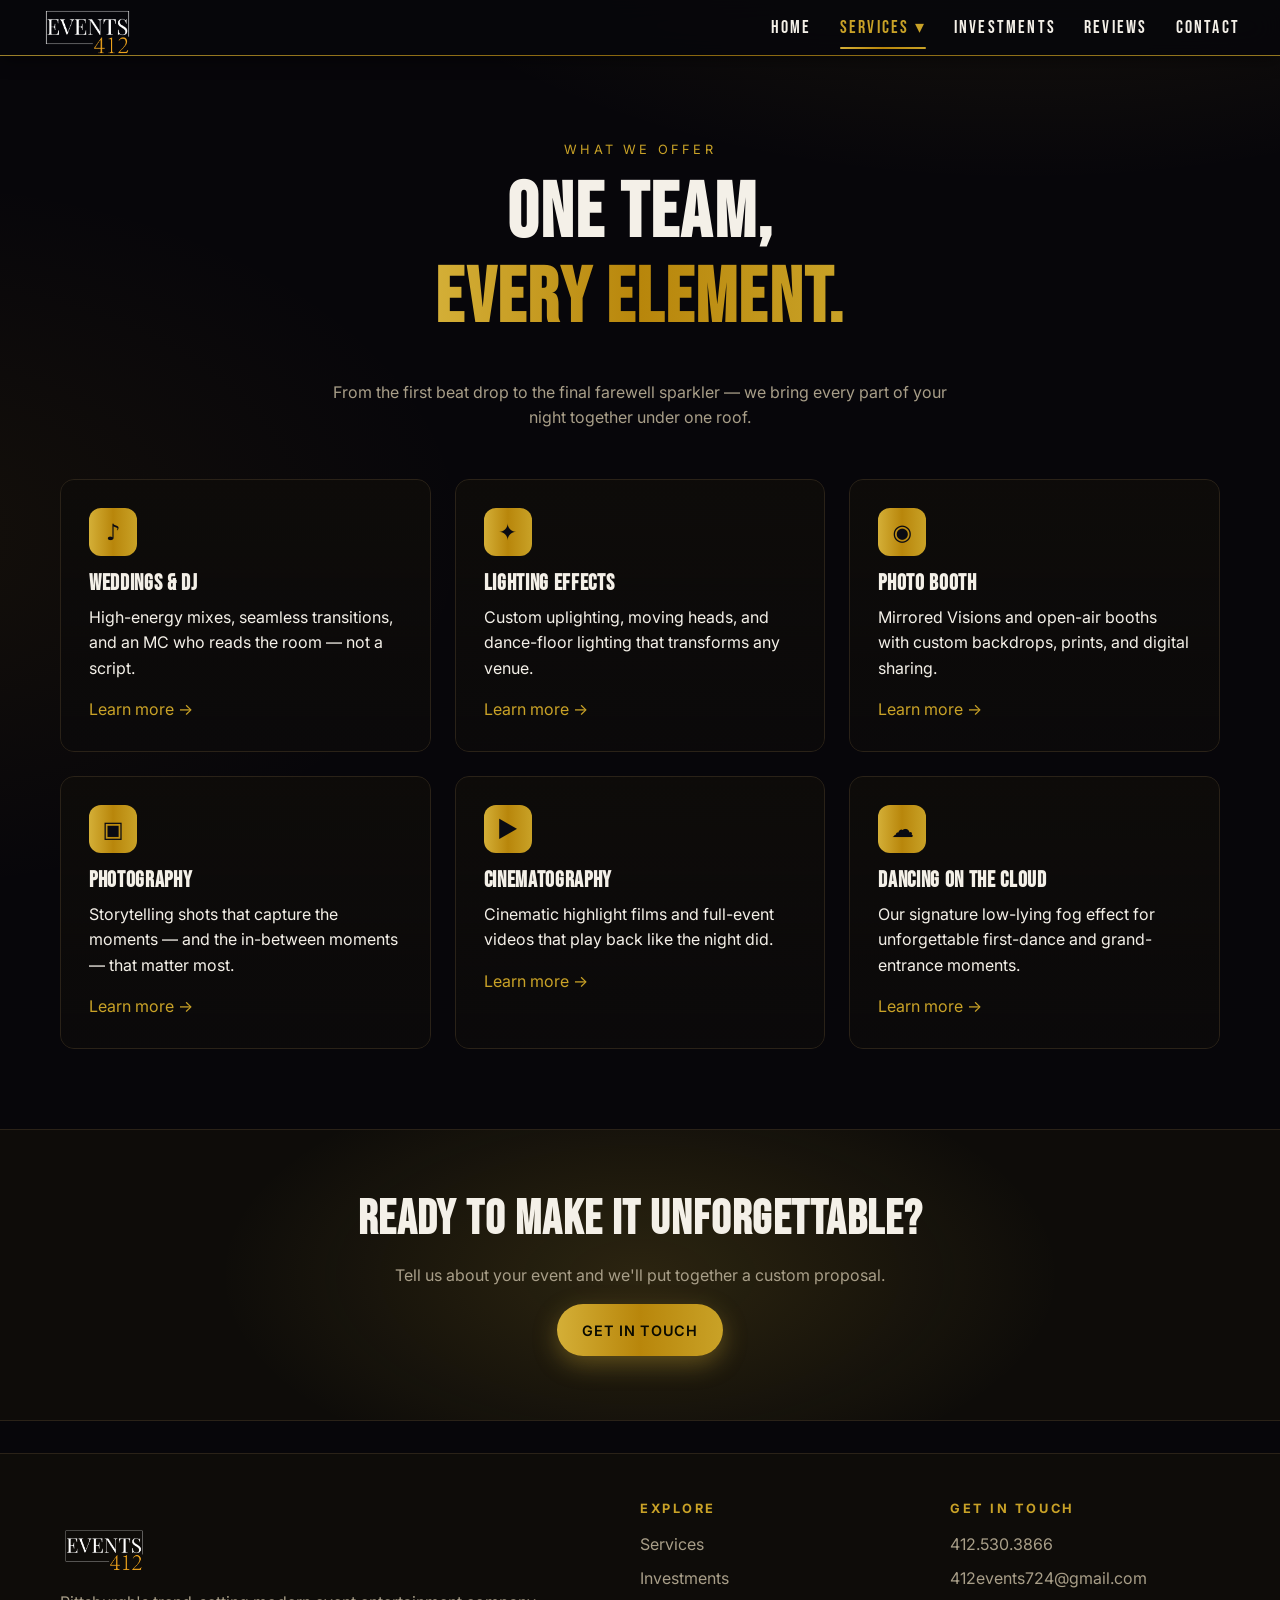
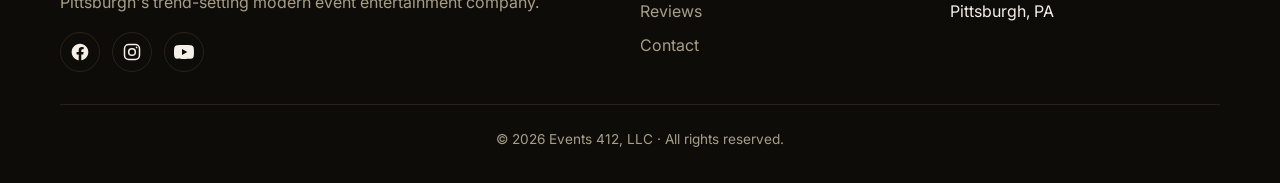
==== commit 47642aec: "Footer socials: replace FB/IG/YT text with brand SVG icons" ====
--- a/services/index.html
+++ b/services/index.html
@@ -106,9 +106,9 @@
         <a href="../index.html" class="brand"><img src="../images/logo.png" alt="Events 412" style="height:88px;width:auto;display:block;" decoding="async"></a>
         <p>Pittsburgh's trend-setting modern event entertainment company.</p>
         <div class="socials">
-          <a href="https://www.facebook.com/PVUEventGroup" target="_blank" rel="noopener" aria-label="Facebook">FB</a>
-          <a href="https://www.instagram.com/events412pgh" target="_blank" rel="noopener" aria-label="Instagram">IG</a>
-          <a href="https://www.youtube.com/channel/UC8sdWgK4lPaB-DUI5h2FUVg" target="_blank" rel="noopener" aria-label="YouTube">YT</a>
+          <a href="https://www.facebook.com/PVUEventGroup" target="_blank" rel="noopener" aria-label="Facebook"><svg viewBox="0 0 24 24" width="20" height="20" fill="currentColor" aria-hidden="true"><path d="M22 12.06C22 6.5 17.52 2 12 2S2 6.5 2 12.06c0 5 3.66 9.14 8.44 9.94v-7.03H7.9v-2.91h2.54V9.85c0-2.51 1.49-3.89 3.77-3.89 1.09 0 2.24.2 2.24.2v2.46h-1.26c-1.24 0-1.63.78-1.63 1.57v1.88h2.78l-.44 2.91h-2.34V22c4.78-.8 8.44-4.94 8.44-9.94z"/></svg></a>
+          <a href="https://www.instagram.com/events412pgh" target="_blank" rel="noopener" aria-label="Instagram"><svg viewBox="0 0 24 24" width="20" height="20" fill="none" stroke="currentColor" stroke-width="1.8" stroke-linecap="round" stroke-linejoin="round" aria-hidden="true"><rect x="3" y="3" width="18" height="18" rx="5"/><circle cx="12" cy="12" r="4"/><circle cx="17.5" cy="6.5" r="1" fill="currentColor" stroke="none"/></svg></a>
+          <a href="https://www.youtube.com/channel/UC8sdWgK4lPaB-DUI5h2FUVg" target="_blank" rel="noopener" aria-label="YouTube"><svg viewBox="0 0 24 24" width="20" height="20" fill="currentColor" aria-hidden="true"><path d="M23.5 6.2a3 3 0 0 0-2.1-2.12C19.6 3.6 12 3.6 12 3.6s-7.6 0-9.4.48a3 3 0 0 0-2.1 2.12C0 8.02 0 12 0 12s0 3.98.5 5.8a3 3 0 0 0 2.1 2.12c1.8.48 9.4.48 9.4.48s7.6 0 9.4-.48a3 3 0 0 0 2.1-2.12C24 15.98 24 12 24 12s0-3.98-.5-5.8zM9.6 15.6V8.4l6.4 3.6-6.4 3.6z"/></svg></a>
         </div>
       </div>
       <div>
--- a/css/styles.css
+++ b/css/styles.css
@@ -29,6 +29,7 @@
   font-size: 16px;
   line-height: 1.6;
   -webkit-font-smoothing: antialiased;
+  overflow-x: clip;
 }
 
 body {
@@ -80,18 +81,33 @@
   position: sticky;
   top: 0;
   z-index: 50;
-  background: rgba(7,7,11,.78);
+  background: rgba(7,7,11,.92);
   backdrop-filter: blur(14px);
   -webkit-backdrop-filter: blur(14px);
-  border-bottom: 1px solid var(--border);
+  border-bottom: 1px solid rgba(212,175,55,.20);
+  box-shadow: 0 4px 18px rgba(0,0,0,.45);
+}
+body.menu-open .site-header {
+  backdrop-filter: none;
+  -webkit-backdrop-filter: none;
+}
+.site-header::after {
+  content: '';
+  position: absolute;
+  left: 0; right: 0; bottom: -1px;
+  height: 1px;
+  background: var(--grad);
+  opacity: .65;
+  pointer-events: none;
 }
 
 .nav {
   display: flex;
   align-items: center;
   justify-content: space-between;
-  padding: 1rem 0;
-}
+  padding: 0;
+}
+.site-header .brand img { height: 95px !important; width: auto !important; margin: -20px 0; }
 
 .brand {
   display: flex;
@@ -109,9 +125,10 @@
 }
 .nav-links a {
   color: var(--text);
-  font-size: .95rem;
-  font-weight: 500;
-  letter-spacing: .04em;
+  font-family: 'Bebas Neue', sans-serif;
+  font-size: 1.15rem;
+  font-weight: 400;
+  letter-spacing: .12em;
   text-transform: uppercase;
   position: relative;
   padding: .25rem 0;
@@ -251,14 +268,43 @@
 }
 .hero-splash {
   padding: 10rem 0 9rem;
-  background-image:
-    linear-gradient(rgba(7,6,10,.65), rgba(7,6,10,.85)),
-    url('https://pub-5b7418a838064757932b3799e076431d.r2.dev/Photography%20Photos/_DSC4124.webp');
-  background-size: cover;
-  background-position: center;
-  background-repeat: no-repeat;
-}
-.hero-splash::before { display: none; }
+  background: #0b0a10;
+  isolation: isolate;
+}
+.hero-splash .hero-video {
+  position: absolute;
+  inset: 0;
+  width: 100%;
+  height: 100%;
+  object-fit: cover;
+  z-index: 0;
+  pointer-events: none;
+}
+.hero-splash::after {
+  content: '';
+  position: absolute;
+  inset: 0;
+  background: linear-gradient(rgba(7,6,10,.65), rgba(7,6,10,.85));
+  z-index: 1;
+  pointer-events: none;
+}
+.hero-splash::before {
+  content: '';
+  display: block;
+  position: absolute;
+  inset: 0;
+  background-image: url("data:image/svg+xml;utf8,<svg xmlns='http://www.w3.org/2000/svg' width='220' height='220'><filter id='n'><feTurbulence type='fractalNoise' baseFrequency='0.9' numOctaves='2' stitchTiles='stitch'/></filter><rect width='100%25' height='100%25' filter='url(%23n)'/></svg>");
+  background-size: 220px 220px;
+  background-repeat: repeat;
+  opacity: .09;
+  mix-blend-mode: overlay;
+  z-index: 2;
+  pointer-events: none;
+}
+.hero-splash > .container {
+  position: relative;
+  z-index: 3;
+}
 .hero h1 { margin-bottom: 1rem; }
 .hero p.lede {
   font-size: 1.2rem;
@@ -287,9 +333,16 @@
 }
 .grid-3 { grid-template-columns: repeat(3, 1fr); }
 .grid-2 { grid-template-columns: repeat(2, 1fr); }
+.grid-4 { grid-template-columns: repeat(4, 1fr); }
+@media (max-width: 1024px) { .grid-4 { grid-template-columns: repeat(2, 1fr); } }
 @media (max-width: 820px) {
   .grid-3, .grid-2 { grid-template-columns: 1fr; }
 }
+@media (max-width: 520px) { .grid-4 { grid-template-columns: 1fr; } }
+
+.lighting-grid .card { min-height: 420px; display: flex; flex-direction: column; }
+.lighting-grid .card p { margin-top: auto; }
+@media (max-width: 820px) { .lighting-grid .card { min-height: 320px; } }
 
 .card {
   background: var(--bg-card);
@@ -362,6 +415,32 @@
 }
 .contact-form textarea { min-height: 140px; resize: vertical; }
 .contact-form .submit-row { display: flex; justify-content: center; margin-top: .5rem; }
+.form-success {
+  text-align: center;
+  padding: 3rem 1.5rem;
+  background: var(--bg-card);
+  border: 1px solid var(--border);
+  border-radius: var(--radius);
+  max-width: 720px;
+  margin: 0 auto;
+}
+.form-success-mark {
+  width: 72px; height: 72px; border-radius: 50%;
+  background: var(--grad);
+  color: #0b0a10;
+  font-size: 2rem;
+  display: grid; place-items: center;
+  margin: 0 auto 1.25rem;
+  box-shadow: 0 12px 32px rgba(212,175,55,.4);
+}
+.form-success h3 {
+  font-size: 2rem;
+  background: var(--grad);
+  -webkit-background-clip: text;
+  background-clip: text;
+  color: transparent;
+  margin-bottom: .5rem;
+}
 .contact-form .checkbox-group { border: 0; padding: 0; margin: 0; }
 .contact-form .checkbox-group legend {
   display: block; font-size: .8rem; text-transform: uppercase; letter-spacing: .15em;
@@ -443,6 +522,21 @@
   font-size: 4rem;
   color: rgba(255,255,255,.35);
   letter-spacing: .1em;
+}
+.feature-iframe {
+  background: transparent;
+  border: 0;
+  border-radius: 0;
+  overflow: visible;
+  padding: 0;
+  aspect-ratio: 1600 / 856;
+}
+.feature-iframe iframe {
+  width: 100%;
+  height: 100%;
+  border: 0;
+  background: transparent;
+  display: block;
 }
 
 /* Pricing */
@@ -712,22 +806,32 @@
    ============================================================ */
 
 @media (max-width: 880px) {
-  .nav-toggle { display: grid; place-items: center; }
+  .nav-toggle { display: grid; place-items: center; position: relative; z-index: 60; }
   .nav-links {
-    position: absolute;
-    top: 100%;
-    left: 0; right: 0;
+    position: fixed;
+    top: 0; right: 0; bottom: 0;
+    left: auto;
+    width: min(82vw, 340px);
     flex-direction: column;
     background: var(--bg-card);
-    border-bottom: 1px solid var(--border);
-    padding: 1rem 1.25rem 1.5rem;
+    border-left: 1px solid var(--border);
+    box-shadow: -16px 0 40px rgba(0,0,0,.5);
+    padding: 5rem 1.5rem 2rem;
     gap: .25rem;
     align-items: stretch;
-    display: none;
+    display: flex;
+    transform: translateX(100%);
+    transition: transform .25s ease-out;
+    z-index: 55;
+    overflow-y: auto;
   }
-  .nav-links.open { display: flex; }
+  .nav-links.open { transform: translateX(0); }
   .nav-links a { padding: .75rem .25rem; }
-  .has-dropdown .dropdown {
+  /* Flatten the Services dropdown into the main mobile list */
+  .has-dropdown > a { display: none; }
+  .has-dropdown .dropdown,
+  .has-dropdown:hover .dropdown,
+  .has-dropdown:focus-within .dropdown {
     position: static;
     transform: none;
     opacity: 1;
@@ -735,9 +839,10 @@
     box-shadow: none;
     border: none;
     background: transparent;
-    padding: 0 0 0 1rem;
+    padding: 0;
     min-width: 0;
   }
+  .has-dropdown .dropdown li a { padding: .75rem .25rem; font-size: 1rem; text-transform: uppercase; letter-spacing: .12em; font-family: 'Bebas Neue', sans-serif; }
 }
 
 /* ============================================================
@@ -768,8 +873,9 @@
 
   .price-card { padding: 1.75rem 1.25rem; }
 
-  .site-header .nav { padding: .75rem 0; }
-  .brand img { height: 64px !important; }
+  .site-header .nav { padding: 0; }
+  .site-header .brand img { height: 110px !important; margin: -10px 0; }
+  .site-header .nav-toggle { margin-right: .5rem; }
 
   .footer-grid { gap: 2rem; }
   .site-footer { padding: 2.5rem 0 1.5rem; }
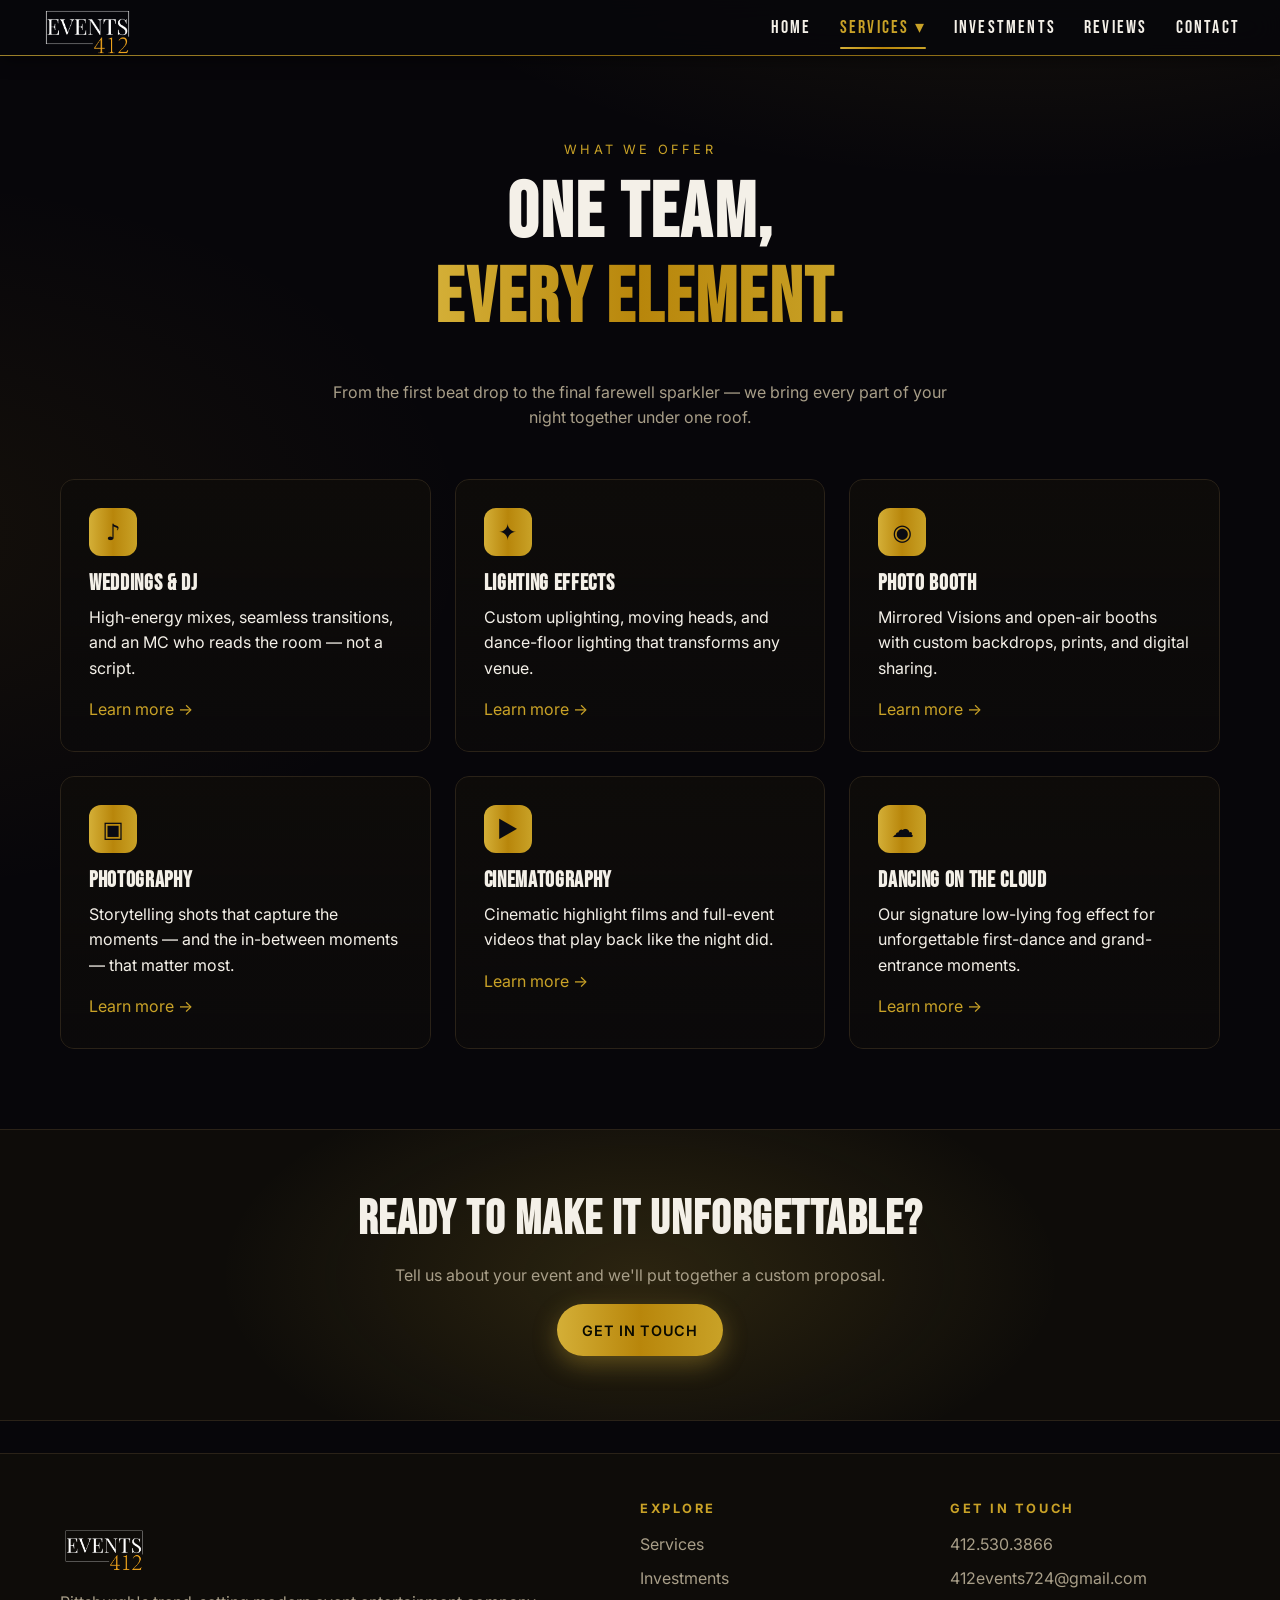
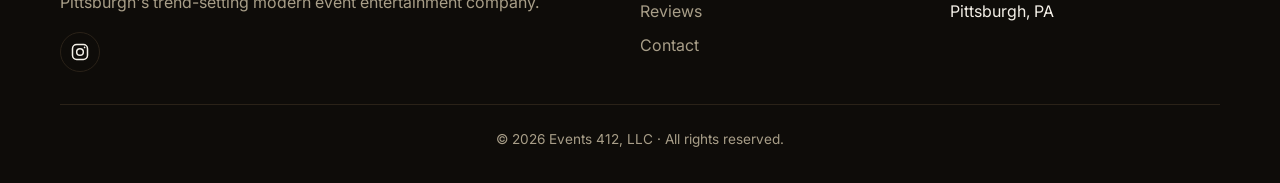
==== commit 88b654ce: "Footer: remove Facebook and YouTube, keep Instagram only" ====
--- a/services/index.html
+++ b/services/index.html
@@ -106,9 +106,7 @@
         <a href="../index.html" class="brand"><img src="../images/logo.png" alt="Events 412" style="height:88px;width:auto;display:block;" decoding="async"></a>
         <p>Pittsburgh's trend-setting modern event entertainment company.</p>
         <div class="socials">
-          <a href="https://www.facebook.com/PVUEventGroup" target="_blank" rel="noopener" aria-label="Facebook"><svg viewBox="0 0 24 24" width="20" height="20" fill="currentColor" aria-hidden="true"><path d="M22 12.06C22 6.5 17.52 2 12 2S2 6.5 2 12.06c0 5 3.66 9.14 8.44 9.94v-7.03H7.9v-2.91h2.54V9.85c0-2.51 1.49-3.89 3.77-3.89 1.09 0 2.24.2 2.24.2v2.46h-1.26c-1.24 0-1.63.78-1.63 1.57v1.88h2.78l-.44 2.91h-2.34V22c4.78-.8 8.44-4.94 8.44-9.94z"/></svg></a>
           <a href="https://www.instagram.com/events412pgh" target="_blank" rel="noopener" aria-label="Instagram"><svg viewBox="0 0 24 24" width="20" height="20" fill="none" stroke="currentColor" stroke-width="1.8" stroke-linecap="round" stroke-linejoin="round" aria-hidden="true"><rect x="3" y="3" width="18" height="18" rx="5"/><circle cx="12" cy="12" r="4"/><circle cx="17.5" cy="6.5" r="1" fill="currentColor" stroke="none"/></svg></a>
-          <a href="https://www.youtube.com/channel/UC8sdWgK4lPaB-DUI5h2FUVg" target="_blank" rel="noopener" aria-label="YouTube"><svg viewBox="0 0 24 24" width="20" height="20" fill="currentColor" aria-hidden="true"><path d="M23.5 6.2a3 3 0 0 0-2.1-2.12C19.6 3.6 12 3.6 12 3.6s-7.6 0-9.4.48a3 3 0 0 0-2.1 2.12C0 8.02 0 12 0 12s0 3.98.5 5.8a3 3 0 0 0 2.1 2.12c1.8.48 9.4.48 9.4.48s7.6 0 9.4-.48a3 3 0 0 0 2.1-2.12C24 15.98 24 12 24 12s0-3.98-.5-5.8zM9.6 15.6V8.4l6.4 3.6-6.4 3.6z"/></svg></a>
         </div>
       </div>
       <div>
